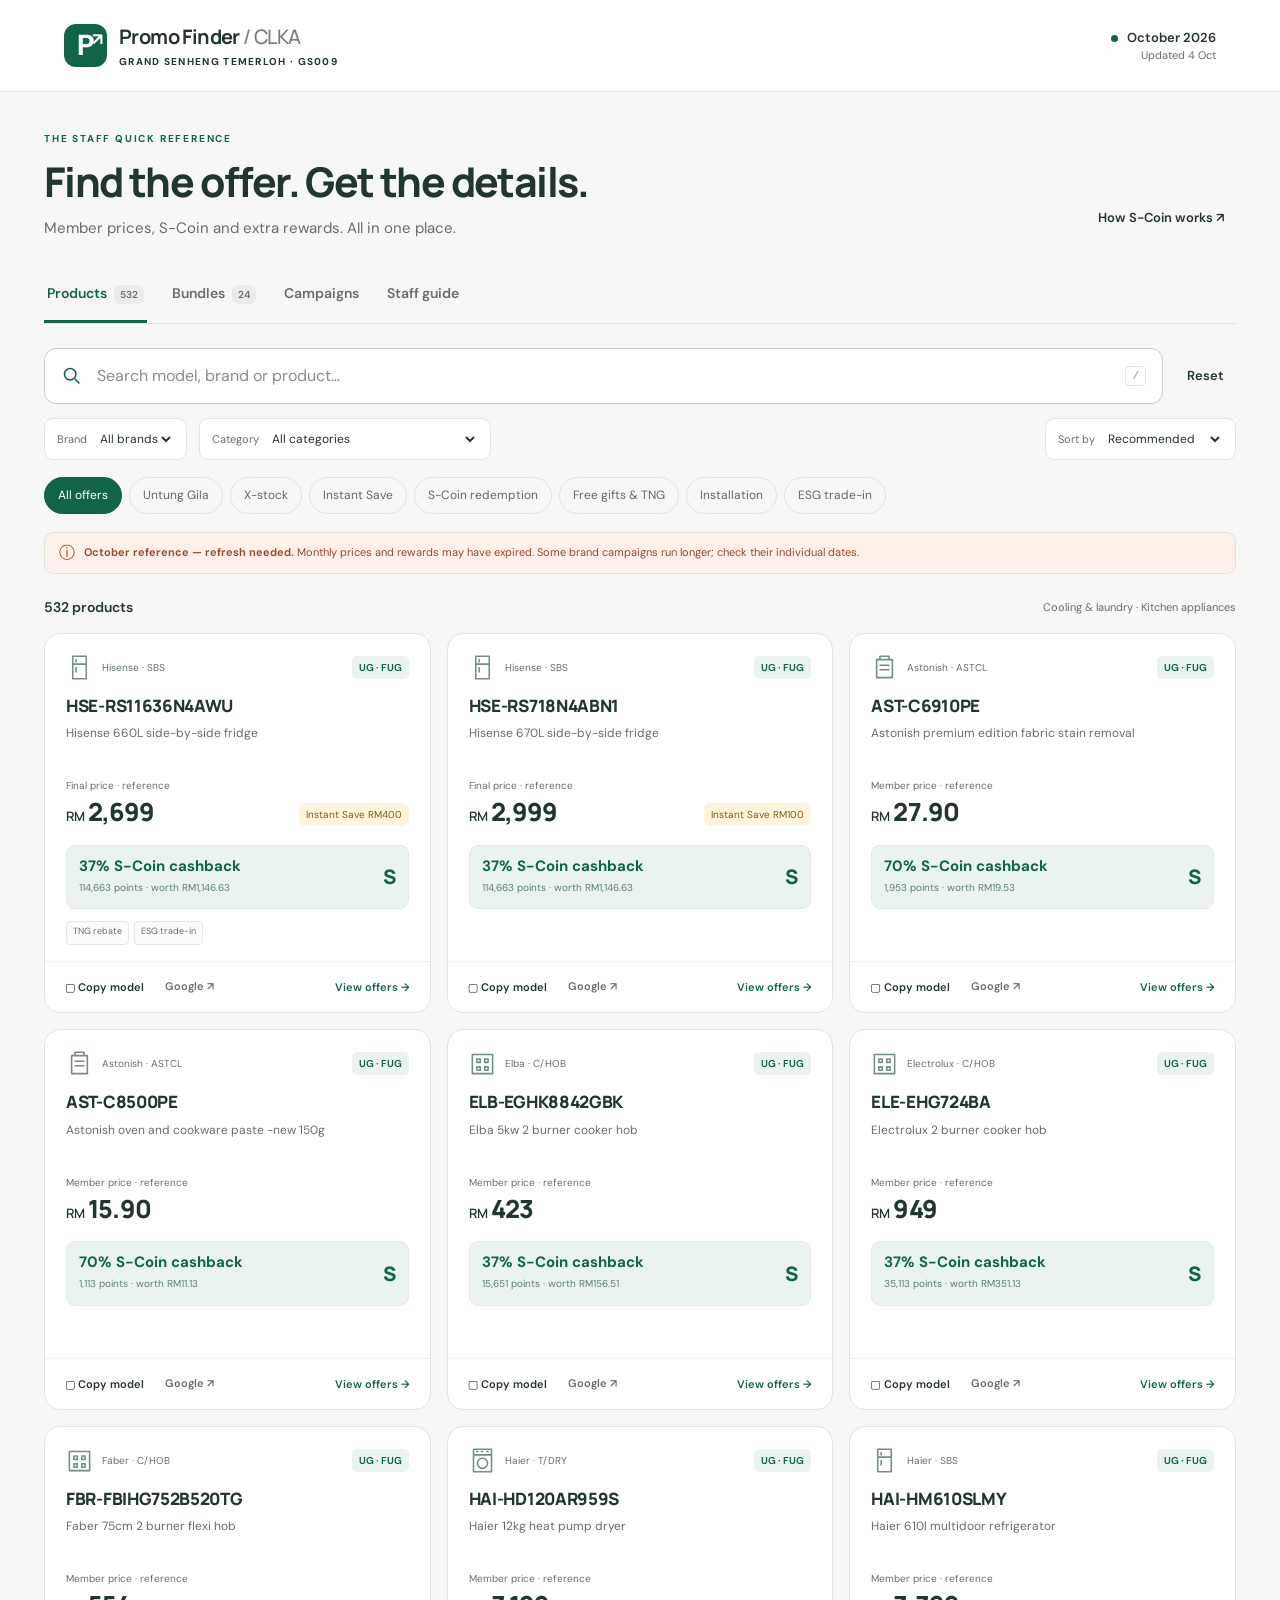
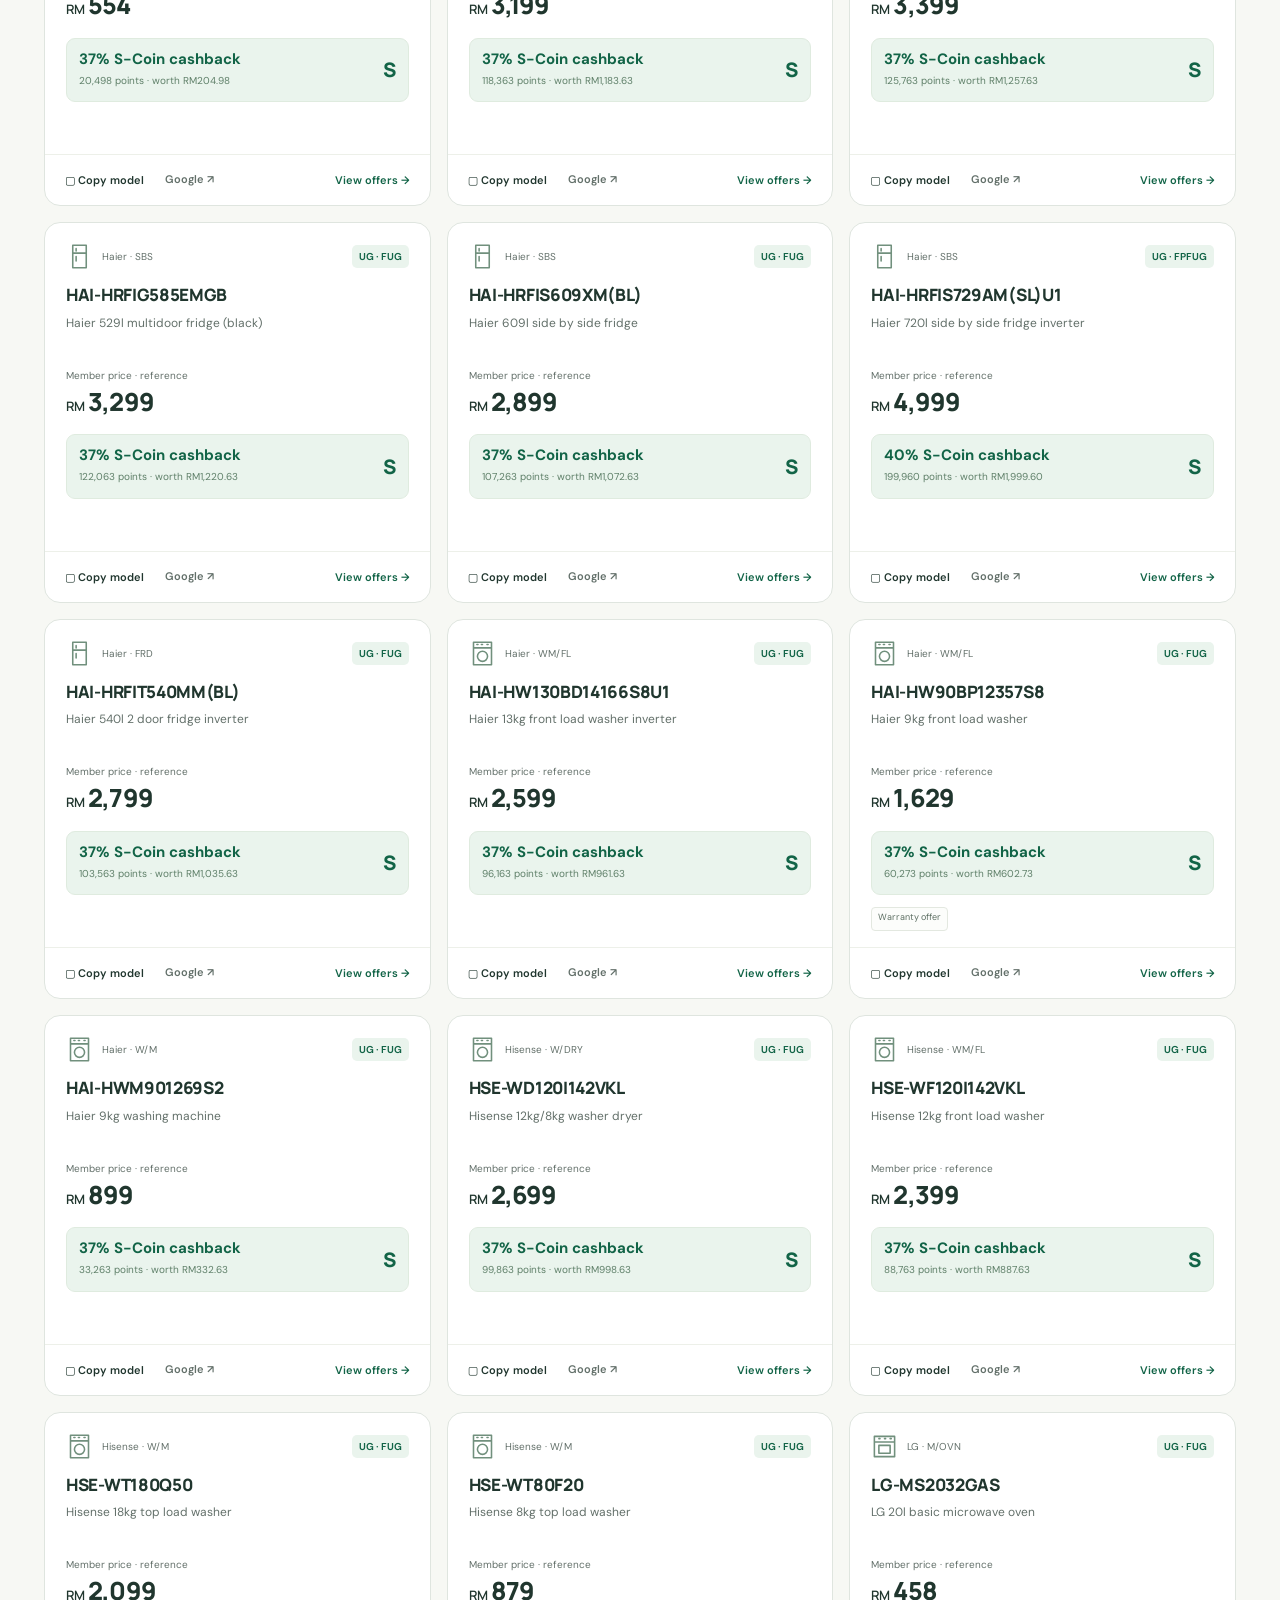
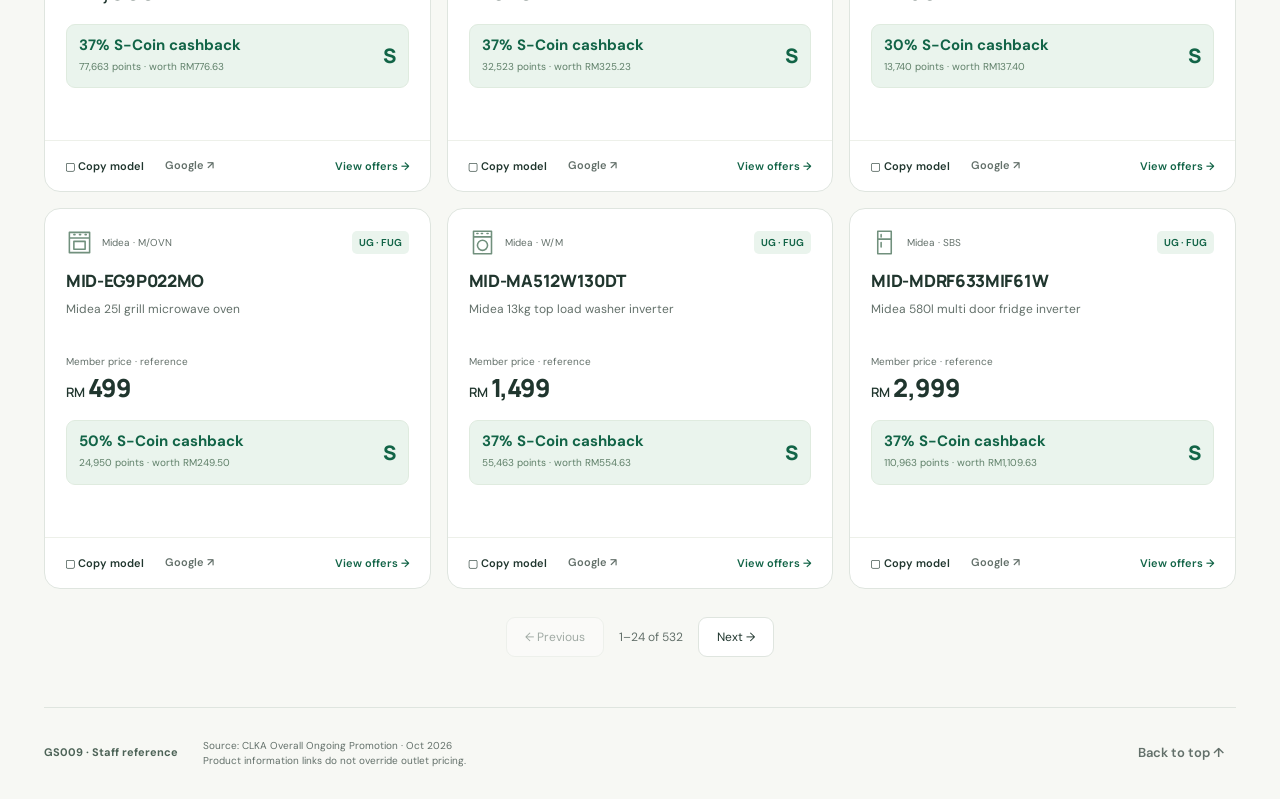
==== index.html @ bf284f93 "Add files via upload" ====
<!doctype html>
<html lang="en"><head><meta charset="UTF-8"><meta name="viewport" content="width=device-width,initial-scale=1"><meta name="theme-color" content="#126447"><meta name="description" content="Find CLKA promotions, S-Coin rewards, clearance offers and bundle codes. Grand Senheng Temerloh staff reference, October 2026."><meta name="robots" content="noindex,nofollow"><title>CLKA Promo Finder · GS009</title><link rel="stylesheet" href="style.css"><link rel="icon" href="data:image/svg+xml,%3Csvg xmlns='http://www.w3.org/2000/svg' viewBox='0 0 64 64'%3E%3Crect width='64' height='64' rx='16' fill='%23126447'/%3E%3Ctext x='32' y='43' font-family='Arial' font-size='38' font-weight='bold' text-anchor='middle' fill='white'%3EP%3C/text%3E%3C/svg%3E"><script defer src="app.js"></script></head>
<body><a href="#results" class="skip">Skip to results</a>
<header class="topbar"><div class="brandmark" aria-hidden="true">P<span>↗</span></div><div><strong>Promo Finder<span class="division"> / CLKA</span></strong><p>GRAND SENHENG TEMERLOH <span>· GS009</span></p></div><div class="edition"><span class="dot"></span> October 2026 <small>Updated 4 Oct</small></div></header>
<main><section class="intro"><div><div class="eyebrow">THE STAFF QUICK REFERENCE</div><h1>Find the offer.<br class="mobile-only"> Get the details.</h1><p>Member prices, S-Coin and extra rewards. All in one place.</p></div><button class="quiet" id="guideShortcut">How S-Coin works <span aria-hidden="true">↗</span></button></section>
<nav class="tabs" aria-label="Main sections"><button data-tab="products" class="selected" aria-current="page">Products <span id="total">—</span></button><button data-tab="bundles">Bundles <span id="bundleTotal">—</span></button><button data-tab="campaigns">Campaigns</button><button data-tab="guide">Staff guide</button></nav>
<section id="finder" class="finder"><div class="searchrow"><label class="searchbox"><svg viewBox="0 0 24 24" aria-hidden="true"><circle cx="10.5" cy="10.5" r="6.5"/><path d="m16 16 5 5"/></svg><span class="sr-only">Search models, brands, product names or promo codes</span><input id="search" type="search" placeholder="Search model, brand or product…" autocomplete="off"><kbd>/</kbd></label><button id="reset" class="quiet">Reset</button></div>
<div class="filters"><label>Brand<select id="brand"><option value="">All brands</option></select></label><label>Category<select id="category"><option value="">All categories</option></select></label><label>Sort by<select id="sort"><option value="recommended">Recommended</option><option value="priceLow">Price: low to high</option><option value="priceHigh">Price: high to low</option><option value="cashback">S-Coin: highest %</option><option value="brand">Brand A–Z</option></select></label></div>
<div class="chips" aria-label="Filter by offer"><button data-filter="all" class="active" aria-pressed="true">All offers</button><button data-filter="ug" aria-pressed="false">Untung Gila</button><button data-filter="clearance" aria-pressed="false">X-stock</button><button data-filter="instant" aria-pressed="false">Instant Save</button><button data-filter="redemption" aria-pressed="false">S-Coin redemption</button><button data-filter="gift" aria-pressed="false">Free gifts & TNG</button><button data-filter="installation" aria-pressed="false">Installation</button><button data-filter="tradein" aria-pressed="false">ESG trade-in</button></div></section>
<div class="notice" id="notice"><span aria-hidden="true">ⓘ</span><span><strong>Check the system before quoting.</strong> Prices and rewards may change. This is an October reference, not live stock or pricing.</span></div>
<div class="resultsbar"><h2 id="resultTitle">Loading promotions…</h2><span id="resultHint">Cooling & laundry · Kitchen appliances</span></div>
<section id="results" tabindex="-1" aria-label="Promotion results"><div class="loading">Getting the promo list ready…</div></section><div id="pagination"></div>
<footer><strong>GS009 · Staff reference</strong><span>Source: CLKA Overall Ongoing Promotion · Oct 2026<br>Product information links do not override outlet pricing.</span><button class="quiet" id="top">Back to top ↑</button></footer>
</main><dialog id="detail" aria-labelledby="detailTitle"><div class="dialogbar"><span>PRODUCT DETAILS</span><button class="close" aria-label="Close details">✕</button></div><div id="detailBody"></div></dialog><div id="toast" role="status" aria-live="polite"></div><noscript><p class="notice">Please enable JavaScript to search and view promotions.</p></noscript></body></html>
---- style.css ----
@import url('https://fonts.googleapis.com/css2?family=DM+Sans:wght@400;450;500;550;600;650;700&family=Manrope:wght@500;600;650;700;750;800&display=swap');
:root{--green:#126447;--deep:#153e31;--mint:#eaf4ed;--ink:#20362e;--muted:#63706a;--line:#dfe5df;--bg:#f7f8f4;--white:#fff;--amber:#8b560c;--amberbg:#fff4de;--blue:#305995;--bluebg:#eef3fb;--radius:16px}*{box-sizing:border-box}body{margin:0;background:var(--bg);font-family:'DM Sans',system-ui,sans-serif;color:var(--ink);font-size:15px;line-height:1.5}button,input,select{font:inherit}button,a,select{-webkit-tap-highlight-color:transparent}button{cursor:pointer}button,a,input,select,summary{outline-offset:4px}button:focus-visible,a:focus-visible,input:focus-visible,select:focus-visible,summary:focus-visible{outline:3px solid #21906b}button{color:inherit}a{color:var(--green);text-underline-offset:3px}button:disabled{opacity:.4;cursor:default}.topbar{display:flex;align-items:center;gap:12px;padding:22px max(5vw,24px);border-bottom:1px solid var(--line);background:#fff}.brandmark{height:43px;width:43px;background:var(--green);border-radius:12px;color:#fff;font-size:29px;font-weight:800;line-height:43px;text-align:center;position:relative}.brandmark span{font-size:17px;position:absolute;right:4px;top:-6px}.topbar strong{font-family:Manrope,system-ui;font-size:20px;letter-spacing:-.6px}.division{color:#738078;font-weight:500}.topbar p{margin:2px 0 0;font-size:10px;font-weight:700;letter-spacing:1.3px}.edition{margin-left:auto;font-size:13px;font-weight:600}.edition small{display:block;text-align:right;color:var(--muted);font-size:11px;font-weight:400}.dot{display:inline-block;width:7px;height:7px;border-radius:50%;background:var(--green);margin-right:6px}main{max-width:1376px;padding:0 44px;margin:auto}.intro{display:flex;justify-content:space-between;align-items:end;padding:39px 0 30px}.eyebrow{font-size:10px;font-weight:700;letter-spacing:1.8px;color:var(--green);margin-bottom:11px}h1{font:750 clamp(29px,3.2vw,42px)/1.18 Manrope,system-ui;margin:0;letter-spacing:-1.6px}.intro p{color:var(--muted);margin:12px 0 0}.quiet{border:0;background:transparent;font-size:13px;font-weight:600;padding:12px;border-radius:9px}.quiet:hover{background:#e9eee7}.tabs{display:flex;gap:22px;border-bottom:1px solid var(--line);overflow-x:auto}.tabs button{white-space:nowrap;background:none;border:0;padding:13px 3px 16px;border-bottom:3px solid transparent;color:var(--muted);font-weight:600;font-size:14px}.tabs button.selected{border-bottom-color:var(--green);color:var(--green)}.tabs span{background:#e9ede6;color:#637165;border-radius:6px;font-size:10px;padding:3px 6px;margin-left:4px}.finder{padding:24px 0 18px}.searchrow{display:flex;gap:12px}.searchbox{display:flex;align-items:center;gap:13px;background:white;border:1px solid #c4d2c6;border-radius:12px;padding:0 16px;flex:1;box-shadow:0 2px 3px #19342304}.searchbox:focus-within{border-color:var(--green);box-shadow:0 0 0 3px #12644715}.searchbox svg{height:21px;width:21px;fill:none;stroke:var(--green);stroke-width:1.8;flex-shrink:0}.searchbox input{width:100%;height:54px;border:0;background:none;outline:none;font-size:16px;color:var(--ink)}.searchbox input::placeholder{color:#839086}.searchbox kbd{font-size:11px;color:#8c948d;border:1px solid var(--line);padding:1px 6px;border-radius:4px}.filters{display:flex;gap:12px;margin:14px 0 17px}.filters label{display:flex;align-items:center;gap:9px;border:1px solid var(--line);border-radius:9px;background:white;padding:6px 12px;color:var(--muted);font-size:11px;white-space:nowrap}.filters select{border:0;background:none;color:var(--ink);font-size:12px;max-width:250px;min-height:28px}.filters label:last-child{margin-left:auto}.chips{display:flex;gap:7px;flex-wrap:wrap}.chips button{border:1px solid var(--line);border-radius:30px;background:transparent;padding:8px 13px;font-size:12px;color:#5e6b61;min-height:37px}.chips button.active{background:var(--green);color:white;border-color:var(--green)}.chips button:hover:not(.active){border-color:#91ad98;background:#eef3eb}.notice{display:flex;align-items:start;gap:9px;background:#eef1e8;border:1px solid #e0e6d7;border-radius:9px;padding:11px 14px;font-size:11px;color:#637057;margin:0 0 23px}.notice>span:first-child{font-size:16px;line-height:18px}.notice strong{font-weight:650}.resultsbar{display:flex;align-items:center;justify-content:space-between;margin:0 0 15px}.resultsbar h2{font-size:14px;margin:0;font-weight:600}.resultsbar>span{font-size:11px;color:var(--muted)}.grid{display:grid;grid-template-columns:repeat(3,minmax(0,1fr));gap:16px}.card{background:white;border:1px solid var(--line);border-radius:var(--radius);display:flex;flex-direction:column;overflow:hidden;transition:border-color .15s,box-shadow .15s}.card:hover{border-color:#afc5b4;box-shadow:0 6px 20px #243b2410}.card-main{padding:20px 21px 16px;flex:1}.cardhead{display:flex;justify-content:space-between;align-items:center;gap:8px;margin-bottom:14px}.categoryicon{display:flex;align-items:center;gap:9px;min-width:0}.categoryicon svg{width:27px;height:27px;stroke:#71907d;fill:none;stroke-width:1.4;flex-shrink:0}.categoryicon span{font-size:10px;color:var(--muted);white-space:nowrap;overflow:hidden;text-overflow:ellipsis}.badge{font-size:10px;font-weight:650;border-radius:5px;padding:4px 7px;background:#f0f3ef;color:#69756c;white-space:nowrap}.badge.ug{color:var(--green);background:var(--mint)}.badge.xstock{color:var(--amber);background:var(--amberbg)}.model{border:0;background:none;text-align:left;padding:0;font-family:Manrope,system-ui;font-weight:800;font-size:17px;letter-spacing:-.3px;line-height:1.35;overflow-wrap:anywhere}.model:hover{color:var(--green)}.subtitle{font-size:12px;color:var(--muted);margin:6px 0 18px;min-height:36px;line-height:1.5}.price-row{display:flex;justify-content:space-between;align-items:end;gap:8px}.micro{font-size:10px;color:var(--muted);display:block}.price{font-family:Manrope,system-ui;font-size:25px;font-weight:800;letter-spacing:-.8px;line-height:1.5}.price .rm{font-size:13px;letter-spacing:0;margin-right:3px;font-weight:600}.price.unknown{font:600 15px/2 Manrope,system-ui;letter-spacing:0}.instant{font-size:10px;color:var(--amber);background:var(--amberbg);border-radius:6px;padding:4px 7px;max-width:120px;text-align:center;margin-bottom:5px}.reward{background:var(--mint);border:1px solid #dfebdf;border-radius:9px;padding:11px 12px;margin-top:14px;display:flex;justify-content:space-between;align-items:center;gap:10px;min-height:59px}.reward strong{color:var(--green);font-size:15px;line-height:1.2;display:block}.reward small{color:#5e7f68;font-size:10px}.reward .coin{font-size:20px;font-family:Manrope;font-weight:800;color:var(--green)}.reward.unstated{background:#f7f8f5;border-color:#edf0e9}.reward.unstated strong{font-size:11px;font-weight:500;color:#7c857b}.perks{display:flex;gap:5px;flex-wrap:wrap;margin-top:12px;min-height:24px}.perk{font-size:9px;border:1px solid #e3e8e0;border-radius:4px;padding:3px 6px;color:#5d6f63;background:#fcfdfb}.card-actions{border-top:1px solid #edf0e9;display:flex;align-items:center;padding:7px 12px;gap:5px}.card-actions button,.card-actions a{padding:9px 8px;font-size:11px;font-weight:600;background:none;border:0;text-decoration:none;border-radius:7px;white-space:nowrap;min-height:36px}.card-actions a{color:var(--muted)}.card-actions .view{margin-left:auto;color:var(--green)}.card-actions button:hover,.card-actions a:hover{background:var(--mint)}.empty,.loading{padding:60px 20px;text-align:center;color:var(--muted);border:1px dashed var(--line);border-radius:16px}.empty h3{color:var(--ink)}#pagination{display:flex;justify-content:center;align-items:center;gap:15px;margin:28px 0}#pagination button{background:white;border:1px solid var(--line);padding:10px 18px;border-radius:9px;font-size:12px}#pagination span{font-size:12px;color:var(--muted)}footer{margin:50px 0 25px;padding-top:23px;border-top:1px solid var(--line);display:flex;align-items:center;gap:25px;font-size:10px;color:var(--muted)}footer strong{font-size:11px;color:#4d6357}footer button{margin-left:auto}.mobile-only{display:none}.sr-only{position:absolute;width:1px;height:1px;overflow:hidden;clip:rect(0,0,0,0)}.skip{position:absolute;top:-50px;background:white;padding:10px;z-index:100}.skip:focus{top:0}dialog{padding:0;border:1px solid var(--line);border-radius:20px;max-width:850px;width:calc(100% - 36px);max-height:90vh;color:var(--ink);box-shadow:0 25px 100px #10281e44}dialog::backdrop{background:#13251b66;backdrop-filter:blur(3px)}.dialogbar{position:sticky;top:0;z-index:2;display:flex;justify-content:space-between;align-items:center;padding:12px 23px;background:#fff;border-bottom:1px solid var(--line)}.dialogbar>span{font-size:10px;letter-spacing:1.5px;color:var(--muted)}.close{font-size:18px;border:0;background:#f1f4ef;border-radius:50%;width:36px;height:36px}#detailBody{padding:26px}.detailtitle{font:750 27px/1.25 Manrope;margin:12px 0 6px;overflow-wrap:anywhere;letter-spacing:-.7px}.detail-sub{color:var(--muted);margin:0 0 13px}.tools{display:flex;gap:7px;flex-wrap:wrap;margin:18px 0 22px}.btn{display:inline-flex;align-items:center;justify-content:center;border:1px solid var(--line);border-radius:8px;padding:9px 12px;font-size:12px;font-weight:600;text-decoration:none;background:#fff;color:var(--green);min-height:40px}.btn.primary{background:var(--green);color:white;border-color:var(--green)}.detail-price{display:grid;grid-template-columns:1fr 1fr;gap:13px}.panel{background:#f7f9f4;border:1px solid var(--line);border-radius:12px;padding:18px}.panel.green{background:var(--mint);border-color:#d5e5d7}.panel h3{font-size:12px;margin:0 0 12px}.panel dl{margin:0;font-size:12px}.panel dl>div{display:flex;justify-content:space-between;gap:8px;margin:7px 0}.panel dd{margin:0;font-weight:600}.panel .total{padding-top:10px;margin-top:10px;border-top:1px solid var(--line);font-size:17px}.panel .large{font-size:28px;font-weight:800;font-family:Manrope;color:var(--green)}.panel p{font-size:11px;color:var(--muted);margin:8px 0 0}.detail-section{margin-top:25px}.detail-section h3{font:700 16px Manrope;margin:0 0 12px}.offer{border:1px solid var(--line);border-radius:10px;padding:15px;margin:9px 0}.offer-head{display:flex;align-items:start;justify-content:space-between;gap:10px}.offer h4{font-size:13px;margin:0}.offer p{font-size:12px;color:var(--muted);margin:6px 0}.offer small{font-size:10px;color:var(--muted)}.code{display:flex;align-items:center;justify-content:space-between;gap:8px;background:#f2f5f0;border-radius:6px;padding:8px 10px;margin-top:8px;overflow-wrap:anywhere;font-family:ui-monospace,monospace;font-size:11px}.code button{border:0;background:white;padding:5px 8px;font:600 10px 'DM Sans',system-ui;border-radius:4px;flex-shrink:0}.warning{border-left:3px solid #d8b76d;background:#fff8e9;padding:9px 12px;font-size:11px;color:#805c27;margin:8px 0;border-radius:3px}.source-table{width:100%;border-collapse:collapse;font-size:10px}.source-table th,.source-table td{text-align:left;border-bottom:1px solid var(--line);padding:7px 5px;white-space:nowrap}.tablewrap{overflow:auto}details{border-top:1px solid var(--line);padding:13px 0;margin-top:15px}summary{cursor:pointer;font-size:12px;font-weight:600}details p{font-size:12px;color:var(--muted)}.campaign-grid{display:grid;grid-template-columns:repeat(3,minmax(0,1fr));gap:20px}.campaign-card{border:1px solid var(--line);border-radius:15px;background:white;overflow:hidden}.campaign-image{height:220px;background:#f0f2ec;display:flex;justify-content:center;padding:12px}.campaign-image img{width:100%;height:100%;object-fit:contain}.campaign-card .body{padding:18px}.campaign-card h3{font:700 17px/1.4 Manrope;margin:0 0 8px}.campaign-card p{font-size:12px;color:var(--muted)}.campaign-details{padding:15px 0}.campaign-details img{max-width:100%;height:auto;border:1px solid var(--line);margin-top:15px}.campaign-details li{font-size:12px;margin:8px 0}.bundle-items{list-style:none;padding:0;font-size:12px;margin:15px 0}.bundle-items li{padding:8px 0;border-bottom:1px solid #edf0e9;overflow-wrap:anywhere}.bundle-items small{display:block;color:var(--muted);font-size:10px;margin-top:2px}.guide{max-width:920px}.guide h2{font:750 27px Manrope;margin:10px 0}.guide-intro{font-size:14px;color:var(--muted);margin-bottom:25px}.guide-grid{display:grid;grid-template-columns:1fr 1fr;gap:16px}.guide-grid .panel h3{font-size:16px}.guide-grid .panel p{font-size:13px}.calc{display:grid;grid-template-columns:1fr 1fr;gap:10px}.calc label{font-size:11px;color:var(--muted)}.calc input{width:100%;padding:9px;margin-top:4px;border:1px solid var(--line);border-radius:7px;background:white}.calc-output{margin-top:14px;background:var(--mint);padding:15px;border-radius:10px;font-size:13px}.calc-output strong{font-size:18px;color:var(--green)}#toast{position:fixed;bottom:24px;left:50%;transform:translateX(-50%);background:var(--deep);color:white;font-size:12px;border-radius:10px;padding:11px 19px;opacity:0;pointer-events:none;transition:opacity .2s;z-index:999;width:max-content;max-width:90vw}#toast.show{opacity:1}.expired{color:#994828;background:#fff1e9}.saved-line{font-size:10px;color:var(--muted);margin-top:10px}.pillrow{display:flex;gap:6px;flex-wrap:wrap}.campaign-btn{border:0;background:none;text-decoration:underline;color:var(--green);font-size:11px;padding:5px 0}.inline-list{font-size:12px;color:var(--muted)}
@media(min-width:1400px){.topbar{padding-left:calc((100vw - 1288px)/2);padding-right:calc((100vw - 1288px)/2)}}
@media(max-width:1000px){main{padding:0 26px}.grid,.campaign-grid{grid-template-columns:repeat(2,minmax(0,1fr))}.filters label{padding:6px 9px}.filters select{max-width:190px}.intro{padding-top:28px}.filters label:last-child{margin-left:0}}
@media(max-width:640px){main{padding:0 16px}.topbar{padding:16px;gap:9px}.topbar strong{font-size:17px}.brandmark{width:36px;height:36px;line-height:36px;font-size:25px}.topbar p{font-size:8px;letter-spacing:.7px}.topbar p span{display:none}.edition{font-size:10px}.edition small{font-size:9px}.intro{padding:27px 0 22px;align-items:start}.intro .quiet{font-size:0;padding:4px}.intro .quiet span{font-size:21px}.eyebrow{font-size:9px;letter-spacing:1.3px}h1{font-size:30px;letter-spacing:-1px}.intro p{font-size:12px;max-width:280px}.mobile-only{display:block}.tabs{gap:18px}.tabs button{font-size:12px;padding-bottom:12px}.tabs span{font-size:9px}.finder{padding-top:18px}.searchbox{padding:0 11px;gap:8px}.searchbox input{font-size:14px;height:49px}.searchbox kbd{display:none}.searchrow{gap:3px}#reset{font-size:11px;padding:8px}.filters{display:grid;grid-template-columns:1fr 1fr;gap:8px}.filters label{display:block;font-size:9px;padding:5px 9px;min-width:0}.filters select{display:block;width:100%;max-width:100%;font-size:11px}.filters label:last-child{grid-column:1 / -1;display:flex;justify-content:space-between;padding:4px 9px}.filters label:last-child select{width:auto}.chips{flex-wrap:nowrap;overflow-x:auto;padding-bottom:7px}.chips button{flex-shrink:0;font-size:11px}.notice{font-size:10px;margin-bottom:18px}.resultsbar>span{display:none}.resultsbar h2{font-size:12px}.grid,.campaign-grid{grid-template-columns:1fr;gap:12px}.card-main{padding:18px}.subtitle{min-height:0;margin-bottom:13px}.cardhead{margin-bottom:12px}.model{font-size:18px}.perks{min-height:0}.card-actions{padding:6px 10px}.card-actions button,.card-actions a{font-size:12px;min-height:40px}.reward{min-height:55px}.reward strong{font-size:16px}.reward small{font-size:11px}.categoryicon span{font-size:11px}.badge{font-size:10px}footer{flex-wrap:wrap;gap:10px;margin-top:35px}footer span{flex-basis:100%;order:3}footer button{font-size:11px}dialog{width:calc(100% - 16px);max-height:94vh;border-radius:15px}#detailBody{padding:18px}.detailtitle{font-size:22px}.detail-price,.guide-grid{grid-template-columns:1fr}.source-table{font-size:10px}.campaign-image{height:230px}.guide h2{font-size:24px}.dialogbar{padding:10px 17px}.code{font-size:10px}.panel{padding:15px}}
[hidden]{display:none!important}
@media(prefers-reduced-motion:reduce){*{scroll-behavior:auto!important;transition:none!important}}
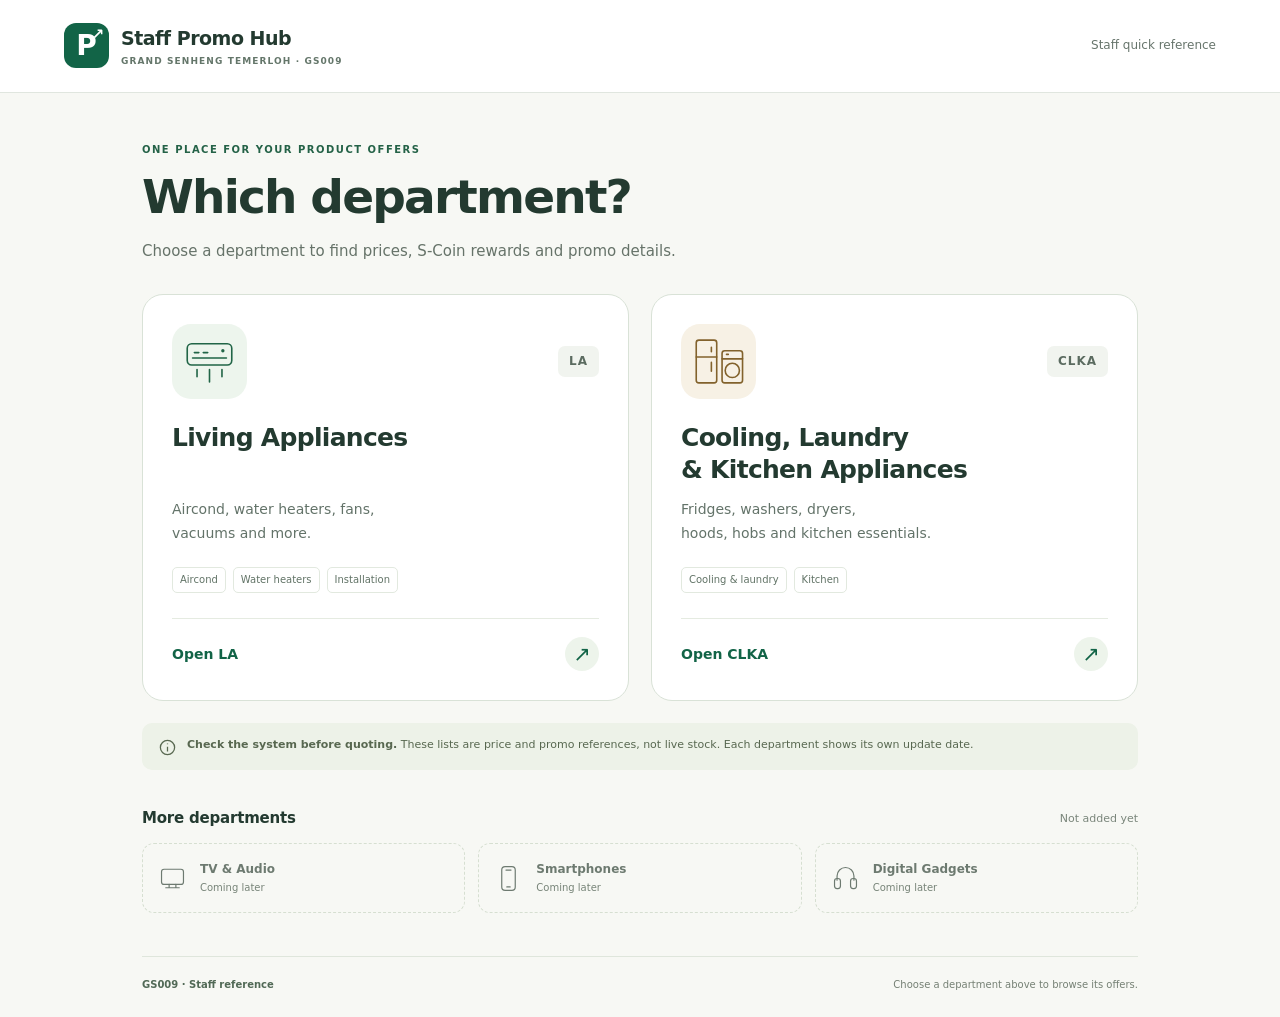
==== commit c9b026e2: "Add files via upload" ====
--- a/index.html
+++ b/index.html
@@ -1,14 +1,17 @@
 <!doctype html>
-<html lang="en"><head><meta charset="UTF-8"><meta name="viewport" content="width=device-width,initial-scale=1"><meta name="theme-color" content="#126447"><meta name="description" content="Find CLKA promotions, S-Coin rewards, clearance offers and bundle codes. Grand Senheng Temerloh staff reference, October 2026."><meta name="robots" content="noindex,nofollow"><title>CLKA Promo Finder · GS009</title><link rel="stylesheet" href="style.css"><link rel="icon" href="data:image/svg+xml,%3Csvg xmlns='http://www.w3.org/2000/svg' viewBox='0 0 64 64'%3E%3Crect width='64' height='64' rx='16' fill='%23126447'/%3E%3Ctext x='32' y='43' font-family='Arial' font-size='38' font-weight='bold' text-anchor='middle' fill='white'%3EP%3C/text%3E%3C/svg%3E"><script defer src="app.js"></script></head>
-<body><a href="#results" class="skip">Skip to results</a>
-<header class="topbar"><div class="brandmark" aria-hidden="true">P<span>↗</span></div><div><strong>Promo Finder<span class="division"> / CLKA</span></strong><p>GRAND SENHENG TEMERLOH <span>· GS009</span></p></div><div class="edition"><span class="dot"></span> October 2026 <small>Updated 4 Oct</small></div></header>
-<main><section class="intro"><div><div class="eyebrow">THE STAFF QUICK REFERENCE</div><h1>Find the offer.<br class="mobile-only"> Get the details.</h1><p>Member prices, S-Coin and extra rewards. All in one place.</p></div><button class="quiet" id="guideShortcut">How S-Coin works <span aria-hidden="true">↗</span></button></section>
-<nav class="tabs" aria-label="Main sections"><button data-tab="products" class="selected" aria-current="page">Products <span id="total">—</span></button><button data-tab="bundles">Bundles <span id="bundleTotal">—</span></button><button data-tab="campaigns">Campaigns</button><button data-tab="guide">Staff guide</button></nav>
-<section id="finder" class="finder"><div class="searchrow"><label class="searchbox"><svg viewBox="0 0 24 24" aria-hidden="true"><circle cx="10.5" cy="10.5" r="6.5"/><path d="m16 16 5 5"/></svg><span class="sr-only">Search models, brands, product names or promo codes</span><input id="search" type="search" placeholder="Search model, brand or product…" autocomplete="off"><kbd>/</kbd></label><button id="reset" class="quiet">Reset</button></div>
-<div class="filters"><label>Brand<select id="brand"><option value="">All brands</option></select></label><label>Category<select id="category"><option value="">All categories</option></select></label><label>Sort by<select id="sort"><option value="recommended">Recommended</option><option value="priceLow">Price: low to high</option><option value="priceHigh">Price: high to low</option><option value="cashback">S-Coin: highest %</option><option value="brand">Brand A–Z</option></select></label></div>
-<div class="chips" aria-label="Filter by offer"><button data-filter="all" class="active" aria-pressed="true">All offers</button><button data-filter="ug" aria-pressed="false">Untung Gila</button><button data-filter="clearance" aria-pressed="false">X-stock</button><button data-filter="instant" aria-pressed="false">Instant Save</button><button data-filter="redemption" aria-pressed="false">S-Coin redemption</button><button data-filter="gift" aria-pressed="false">Free gifts & TNG</button><button data-filter="installation" aria-pressed="false">Installation</button><button data-filter="tradein" aria-pressed="false">ESG trade-in</button></div></section>
-<div class="notice" id="notice"><span aria-hidden="true">ⓘ</span><span><strong>Check the system before quoting.</strong> Prices and rewards may change. This is an October reference, not live stock or pricing.</span></div>
-<div class="resultsbar"><h2 id="resultTitle">Loading promotions…</h2><span id="resultHint">Cooling & laundry · Kitchen appliances</span></div>
-<section id="results" tabindex="-1" aria-label="Promotion results"><div class="loading">Getting the promo list ready…</div></section><div id="pagination"></div>
-<footer><strong>GS009 · Staff reference</strong><span>Source: CLKA Overall Ongoing Promotion · Oct 2026<br>Product information links do not override outlet pricing.</span><button class="quiet" id="top">Back to top ↑</button></footer>
-</main><dialog id="detail" aria-labelledby="detailTitle"><div class="dialogbar"><span>PRODUCT DETAILS</span><button class="close" aria-label="Close details">✕</button></div><div id="detailBody"></div></dialog><div id="toast" role="status" aria-live="polite"></div><noscript><p class="notice">Please enable JavaScript to search and view promotions.</p></noscript></body></html>
+<html lang="en">
+<head>
+<meta charset="utf-8"><meta name="viewport" content="width=device-width,initial-scale=1"><meta name="theme-color" content="#126447"><meta name="description" content="Grand Senheng Temerloh staff promo hub. Choose a department to find product prices, S-Coin rewards and current offers."><meta name="robots" content="noindex,nofollow">
+<title>Staff Promo Hub · GS009</title><link rel="stylesheet" href="portal.css">
+<link rel="icon" href="data:image/svg+xml,%3Csvg xmlns='http://www.w3.org/2000/svg' viewBox='0 0 64 64'%3E%3Crect width='64' height='64' rx='16' fill='%23126447'/%3E%3Ctext x='32' y='43' font-family='Arial' font-size='36' font-weight='bold' text-anchor='middle' fill='white'%3EP%3C/text%3E%3C/svg%3E">
+</head>
+<body class="hub-page"><a class="hub-skip" href="#departments">Skip to departments</a>
+<header class="hub-header"><a class="hub-brand" href="index.html" aria-label="Staff Promo Hub home"><span class="hub-mark" aria-hidden="true">P<span>↗</span></span><span><strong>Staff Promo Hub</strong><small>GRAND SENHENG TEMERLOH · GS009</small></span></a><span class="hub-reference">Staff quick reference</span></header>
+<main class="hub-main"><section class="hub-intro"><div class="hub-eyebrow">ONE PLACE FOR YOUR PRODUCT OFFERS</div><h1>Which department?</h1><p>Choose a department to find prices, S-Coin rewards and promo details.</p></section>
+<section id="departments" class="department-grid" aria-label="Available departments">
+<a class="department-card la-card" href="la.html"><div class="department-card-top"><span class="department-icon" aria-hidden="true"><svg viewBox="0 0 64 64"><rect x="7" y="12" width="50" height="24" rx="5"/><path d="M13 28h38M15 22h5m5 0h5M18 41v8m14-8v14m14-14v8"/><circle cx="47" cy="20" r="1"/></svg></span><span class="department-code">LA</span></div><h2>Living Appliances</h2><p>Aircond, water heaters, fans,<br class="wide-only"> vacuums and more.</p><div class="department-tags" aria-hidden="true"><span>Aircond</span><span>Water heaters</span><span>Installation</span></div><span class="department-open">Open LA <span aria-hidden="true">↗</span></span></a>
+<a class="department-card clka-card" href="clka.html"><div class="department-card-top"><span class="department-icon" aria-hidden="true"><svg viewBox="0 0 64 64"><rect x="7" y="8" width="23" height="48" rx="3"/><path d="M7 27h23M24 16v5m0 12v10"/><rect x="36" y="20" width="23" height="36" rx="3"/><path d="M36 29h23m-18-5h2"/><circle cx="47.5" cy="42" r="8"/></svg></span><span class="department-code">CLKA</span></div><h2>Cooling, Laundry<br>& Kitchen Appliances</h2><p>Fridges, washers, dryers,<br class="wide-only"> hoods, hobs and kitchen essentials.</p><div class="department-tags" aria-hidden="true"><span>Cooling & laundry</span><span>Kitchen</span></div><span class="department-open">Open CLKA <span aria-hidden="true">↗</span></span></a>
+</section>
+<aside class="hub-note"><svg aria-hidden="true" viewBox="0 0 24 24"><circle cx="12" cy="12" r="9"/><path d="M12 11v6m0-10v1"/></svg><p><strong>Check the system before quoting.</strong> These lists are price and promo references, not live stock. Each department shows its own update date.</p></aside>
+<section class="future-section" aria-labelledby="future-title"><div class="future-heading"><h2 id="future-title">More departments</h2><span>Not added yet</span></div><div class="future-grid"><div class="future-card"><svg aria-hidden="true" viewBox="0 0 32 32"><rect x="3" y="5" width="26" height="18" rx="3"/><path d="M12 23v4m8-4v4M8 27h16"/></svg><span>TV & Audio</span><small>Coming later</small></div><div class="future-card"><svg aria-hidden="true" viewBox="0 0 32 32"><rect x="8" y="2" width="16" height="28" rx="4"/><path d="M13 6h6m-5 20h4"/></svg><span>Smartphones</span><small>Coming later</small></div><div class="future-card"><svg aria-hidden="true" viewBox="0 0 32 32"><path d="M6 18v-5a10 10 0 0 1 20 0v5"/><rect x="3" y="16" width="7" height="12" rx="3"/><rect x="22" y="16" width="7" height="12" rx="3"/></svg><span>Digital Gadgets</span><small>Coming later</small></div></div></section>
+<footer class="hub-footer"><strong>GS009 · Staff reference</strong><span>Choose a department above to browse its offers.</span></footer></main></body></html>
--- a/portal.css
+++ b/portal.css
@@ -0,0 +1,7 @@
+/* Shared department navigation. Does not change the department finder styles. */
+.department-switch{box-sizing:border-box;display:flex;align-items:center;justify-content:space-between;gap:16px;padding:10px max(5vw,24px);background:#eef4ee;border-bottom:1px solid #d7e4d9;font:600 13px/1.4 system-ui,sans-serif;color:#174d38}.department-switch a{display:inline-flex;align-items:center;min-height:40px;padding:8px 12px;color:inherit;text-decoration:none;border-radius:8px;box-sizing:border-box}.department-switch>div{display:flex;gap:5px}.department-switch a[aria-current=page]{background:#fff;box-shadow:0 1px 3px #153e311a;text-decoration:underline;text-underline-offset:5px}.department-switch a:hover{background:#dfece1}.department-switch a:focus-visible{outline:3px solid #126447;outline-offset:3px}.department-home{font-weight:750}
+/* Homepage */
+.hub-page{margin:0;background:#f7f8f4;color:#233a30;font:15px/1.6 system-ui,-apple-system,BlinkMacSystemFont,"Segoe UI",sans-serif;-webkit-font-smoothing:antialiased}.hub-page *{box-sizing:border-box}.hub-page a{-webkit-tap-highlight-color:transparent}.hub-page a:focus-visible{outline:3px solid #146447;outline-offset:5px}.hub-header{padding:23px max(5vw,24px);background:#fff;border-bottom:1px solid #e0e6df;display:flex;align-items:center;justify-content:space-between;gap:20px}.hub-brand{display:flex;gap:12px;align-items:center;text-decoration:none;color:inherit}.hub-mark{display:grid;place-content:center;position:relative;width:45px;height:45px;border-radius:12px;background:#126447;color:#fff;font-size:28px;font-weight:800;line-height:1}.hub-mark>span{position:absolute;right:5px;top:4px;font-size:15px}.hub-brand strong{display:block;font-size:19px;letter-spacing:-.5px}.hub-brand small{display:block;font-size:9px;letter-spacing:1.1px;color:#64766a;font-weight:650;margin-top:1px}.hub-reference{font-size:12px;color:#67756c}.hub-main{max-width:1060px;margin:auto;padding:0 32px}.hub-intro{padding:49px 0 31px}.hub-eyebrow{font-size:10px;letter-spacing:1.5px;font-weight:750;color:#246247;margin-bottom:12px}.hub-intro h1{font-size:clamp(32px,4.7vw,47px);line-height:1.15;letter-spacing:-1.8px;margin:0;font-weight:750}.hub-intro p{font-size:15px;color:#667369;margin:15px 0 0}.department-grid{display:grid;grid-template-columns:1fr 1fr;gap:22px}.department-card{display:flex;flex-direction:column;background:#fff;border:1px solid #d9e2d7;border-radius:21px;padding:29px;text-decoration:none;color:inherit;transition:box-shadow .18s,border-color .18s,transform .18s}.department-card:hover{border-color:#749d80;box-shadow:0 12px 35px #254e3512;transform:translateY(-3px)}.department-card-top{display:flex;align-items:center;justify-content:space-between;margin-bottom:23px}.department-icon{width:75px;height:75px;background:#edf5ed;display:grid;place-content:center;border-radius:19px;color:#216547}.department-icon svg{width:57px;height:57px;fill:none;stroke:currentColor;stroke-width:1.8;stroke-linecap:round;stroke-linejoin:round}.clka-card .department-icon{background:#f7f1e5;color:#82622c}.department-code{color:#5b6b60;background:#f1f4ef;font-size:12px;font-weight:750;letter-spacing:1px;padding:6px 11px;border-radius:7px}.department-card h2{font-size:25px;line-height:1.28;letter-spacing:-.7px;margin:0 0 12px;font-weight:750;min-height:64px}.department-card p{font-size:14px;color:#637369;line-height:1.7;margin:0 0 22px}.department-tags{display:flex;gap:7px;flex-wrap:wrap;margin-top:auto;margin-bottom:25px}.department-tags span{font-size:10px;color:#617366;border:1px solid #e2e9df;border-radius:5px;padding:4px 7px}.department-open{display:flex;align-items:center;justify-content:space-between;border-top:1px solid #e5ebe1;padding-top:18px;font-size:14px;font-weight:750;color:#126447}.department-open>span{display:grid;place-content:center;width:34px;height:34px;border-radius:50%;background:#edf4eb;font-size:21px;font-weight:400}.hub-note{display:flex;align-items:flex-start;gap:10px;margin:22px 0 36px;background:#edf2e8;border-radius:10px;padding:13px 16px;color:#586850}.hub-note svg{width:19px;height:19px;flex-shrink:0;fill:none;stroke:currentColor;stroke-width:1.6;margin-top:2px}.hub-note p{font-size:11px;line-height:1.7;margin:0}.hub-note strong{font-weight:700}.future-heading{display:flex;align-items:center;justify-content:space-between;gap:15px;margin-bottom:13px}.future-heading h2{font-size:15px;letter-spacing:-.2px;margin:0}.future-heading>span{font-size:11px;color:#7a867b}.future-grid{display:grid;grid-template-columns:repeat(3,1fr);gap:13px}.future-card{border:1px dashed #d6dfd1;border-radius:12px;padding:16px;display:grid;grid-template-columns:31px 1fr;column-gap:10px;align-items:center;color:#6d7a70;background:#f7f8f4}.future-card svg{width:27px;height:27px;fill:none;stroke:currentColor;stroke-width:1.4;stroke-linecap:round;stroke-linejoin:round;grid-row:1/3}.future-card>span{font-size:12px;font-weight:650}.future-card small{font-size:10px;color:#778478}.hub-footer{display:flex;justify-content:space-between;gap:15px;margin:43px 0 24px;padding-top:20px;border-top:1px solid #dfe6dc;font-size:10px;color:#758074}.hub-footer strong{color:#516956;font-weight:650}.hub-skip{position:absolute;top:-100px;left:12px;padding:12px;background:#fff;color:#126447;z-index:10}.hub-skip:focus{top:10px}
+@media(max-width:700px){.hub-header{padding:18px 20px}.hub-reference{display:none}.hub-main{padding:0 20px}.hub-intro{padding:34px 0 25px}.hub-intro p{font-size:13px;max-width:330px}.department-grid{gap:15px}.department-card{padding:21px}.department-card h2{font-size:21px}.department-tags{gap:4px}.future-grid{gap:9px}.future-card{padding:13px 10px;grid-template-columns:1fr}.future-card svg{margin-bottom:8px;grid-row:auto}.future-card>span{font-size:11px}.hub-footer{flex-direction:column;gap:4px}.department-switch{padding:8px 14px}}
+@media(max-width:520px){.department-grid{grid-template-columns:1fr}.department-card{padding:23px;border-radius:17px}.department-card-top{margin-bottom:15px}.department-icon{width:61px;height:61px;border-radius:15px}.department-icon svg{width:47px;height:47px}.department-card h2{min-height:0;font-size:23px}.department-card p{margin-bottom:16px;font-size:13px}.department-tags{margin-bottom:18px;gap:6px}.department-open{padding-top:13px}.hub-note{margin-bottom:28px}.hub-brand strong{font-size:17px}.hub-brand small{font-size:8px;letter-spacing:.65px}.hub-eyebrow{font-size:9px;letter-spacing:1.2px}.wide-only{display:none}.hub-header{padding:16px 20px}.future-heading h2{font-size:14px}.hub-main{padding:0 17px}.hub-intro h1{letter-spacing:-1.1px}.department-switch{font-size:12px}.department-switch a{padding:7px 10px}}
+@media(prefers-reduced-motion:reduce){.department-card{transition:none}.department-card:hover{transform:none}}
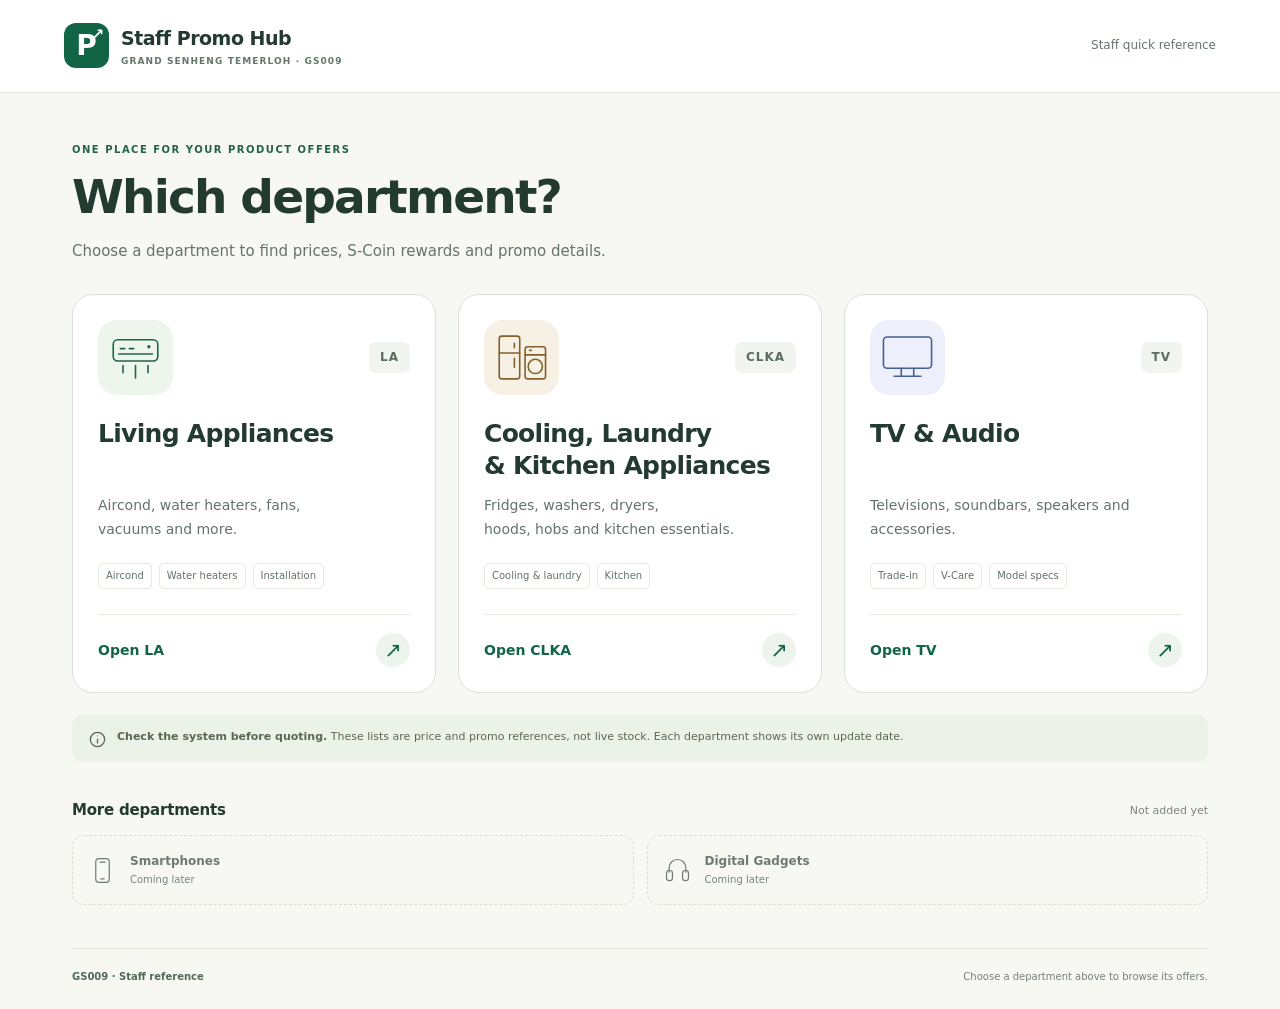
==== commit b53608f5: "Add separate TV department with researched models and October promotions" ====
--- a/index.html
+++ b/index.html
@@ -11,7 +11,7 @@
 <section id="departments" class="department-grid" aria-label="Available departments">
 <a class="department-card la-card" href="la.html"><div class="department-card-top"><span class="department-icon" aria-hidden="true"><svg viewBox="0 0 64 64"><rect x="7" y="12" width="50" height="24" rx="5"/><path d="M13 28h38M15 22h5m5 0h5M18 41v8m14-8v14m14-14v8"/><circle cx="47" cy="20" r="1"/></svg></span><span class="department-code">LA</span></div><h2>Living Appliances</h2><p>Aircond, water heaters, fans,<br class="wide-only"> vacuums and more.</p><div class="department-tags" aria-hidden="true"><span>Aircond</span><span>Water heaters</span><span>Installation</span></div><span class="department-open">Open LA <span aria-hidden="true">↗</span></span></a>
 <a class="department-card clka-card" href="clka.html"><div class="department-card-top"><span class="department-icon" aria-hidden="true"><svg viewBox="0 0 64 64"><rect x="7" y="8" width="23" height="48" rx="3"/><path d="M7 27h23M24 16v5m0 12v10"/><rect x="36" y="20" width="23" height="36" rx="3"/><path d="M36 29h23m-18-5h2"/><circle cx="47.5" cy="42" r="8"/></svg></span><span class="department-code">CLKA</span></div><h2>Cooling, Laundry<br>& Kitchen Appliances</h2><p>Fridges, washers, dryers,<br class="wide-only"> hoods, hobs and kitchen essentials.</p><div class="department-tags" aria-hidden="true"><span>Cooling & laundry</span><span>Kitchen</span></div><span class="department-open">Open CLKA <span aria-hidden="true">↗</span></span></a>
-</section>
+<a class="department-card tv-card" href="tv.html"><div class="department-card-top"><span class="department-icon" aria-hidden="true"><svg viewBox="0 0 64 64"><rect x="5" y="9" width="54" height="35" rx="4"/><path d="M25 44v9m14-9v9M17 53h30"/></svg></span><span class="department-code">TV</span></div><h2>TV & Audio</h2><p>Televisions, soundbars, speakers and accessories.</p><div class="department-tags" aria-hidden="true"><span>Trade-in</span><span>V-Care</span><span>Model specs</span></div><span class="department-open">Open TV <span aria-hidden="true">↗</span></span></a></section>
 <aside class="hub-note"><svg aria-hidden="true" viewBox="0 0 24 24"><circle cx="12" cy="12" r="9"/><path d="M12 11v6m0-10v1"/></svg><p><strong>Check the system before quoting.</strong> These lists are price and promo references, not live stock. Each department shows its own update date.</p></aside>
-<section class="future-section" aria-labelledby="future-title"><div class="future-heading"><h2 id="future-title">More departments</h2><span>Not added yet</span></div><div class="future-grid"><div class="future-card"><svg aria-hidden="true" viewBox="0 0 32 32"><rect x="3" y="5" width="26" height="18" rx="3"/><path d="M12 23v4m8-4v4M8 27h16"/></svg><span>TV & Audio</span><small>Coming later</small></div><div class="future-card"><svg aria-hidden="true" viewBox="0 0 32 32"><rect x="8" y="2" width="16" height="28" rx="4"/><path d="M13 6h6m-5 20h4"/></svg><span>Smartphones</span><small>Coming later</small></div><div class="future-card"><svg aria-hidden="true" viewBox="0 0 32 32"><path d="M6 18v-5a10 10 0 0 1 20 0v5"/><rect x="3" y="16" width="7" height="12" rx="3"/><rect x="22" y="16" width="7" height="12" rx="3"/></svg><span>Digital Gadgets</span><small>Coming later</small></div></div></section>
+<section class="future-section" aria-labelledby="future-title"><div class="future-heading"><h2 id="future-title">More departments</h2><span>Not added yet</span></div><div class="future-grid"><div class="future-card"><svg aria-hidden="true" viewBox="0 0 32 32"><rect x="8" y="2" width="16" height="28" rx="4"/><path d="M13 6h6m-5 20h4"/></svg><span>Smartphones</span><small>Coming later</small></div><div class="future-card"><svg aria-hidden="true" viewBox="0 0 32 32"><path d="M6 18v-5a10 10 0 0 1 20 0v5"/><rect x="3" y="16" width="7" height="12" rx="3"/><rect x="22" y="16" width="7" height="12" rx="3"/></svg><span>Digital Gadgets</span><small>Coming later</small></div></div></section>
 <footer class="hub-footer"><strong>GS009 · Staff reference</strong><span>Choose a department above to browse its offers.</span></footer></main></body></html>
--- a/portal.css
+++ b/portal.css
@@ -5,3 +5,5 @@
 @media(max-width:700px){.hub-header{padding:18px 20px}.hub-reference{display:none}.hub-main{padding:0 20px}.hub-intro{padding:34px 0 25px}.hub-intro p{font-size:13px;max-width:330px}.department-grid{gap:15px}.department-card{padding:21px}.department-card h2{font-size:21px}.department-tags{gap:4px}.future-grid{gap:9px}.future-card{padding:13px 10px;grid-template-columns:1fr}.future-card svg{margin-bottom:8px;grid-row:auto}.future-card>span{font-size:11px}.hub-footer{flex-direction:column;gap:4px}.department-switch{padding:8px 14px}}
 @media(max-width:520px){.department-grid{grid-template-columns:1fr}.department-card{padding:23px;border-radius:17px}.department-card-top{margin-bottom:15px}.department-icon{width:61px;height:61px;border-radius:15px}.department-icon svg{width:47px;height:47px}.department-card h2{min-height:0;font-size:23px}.department-card p{margin-bottom:16px;font-size:13px}.department-tags{margin-bottom:18px;gap:6px}.department-open{padding-top:13px}.hub-note{margin-bottom:28px}.hub-brand strong{font-size:17px}.hub-brand small{font-size:8px;letter-spacing:.65px}.hub-eyebrow{font-size:9px;letter-spacing:1.2px}.wide-only{display:none}.hub-header{padding:16px 20px}.future-heading h2{font-size:14px}.hub-main{padding:0 17px}.hub-intro h1{letter-spacing:-1.1px}.department-switch{font-size:12px}.department-switch a{padding:7px 10px}}
 @media(prefers-reduced-motion:reduce){.department-card{transition:none}.department-card:hover{transform:none}}
+
+@media(min-width:901px){.department-grid{grid-template-columns:repeat(3,minmax(0,1fr))}.hub-main{max-width:1200px}.department-card{padding:25px}}.tv-card .department-icon{background:#edf0fb;color:#465f96}.future-grid{grid-template-columns:repeat(2,1fr)}
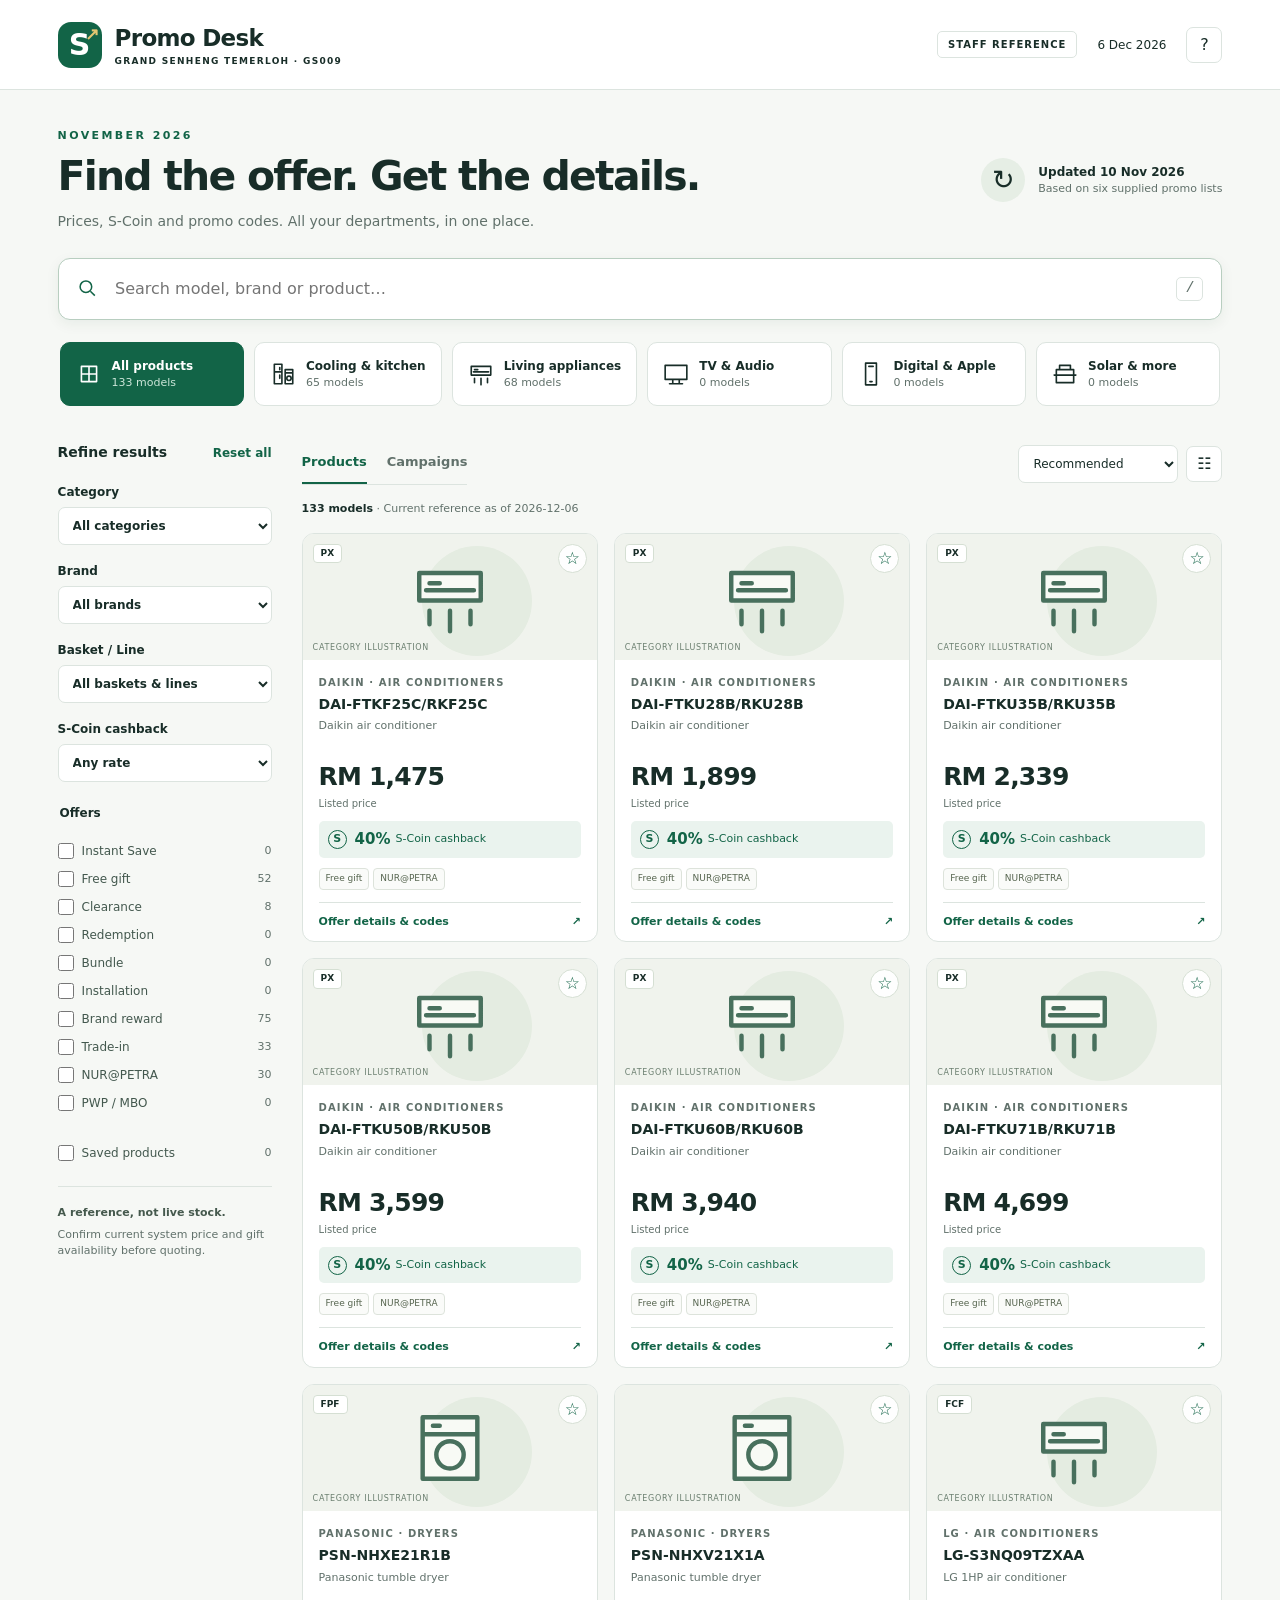
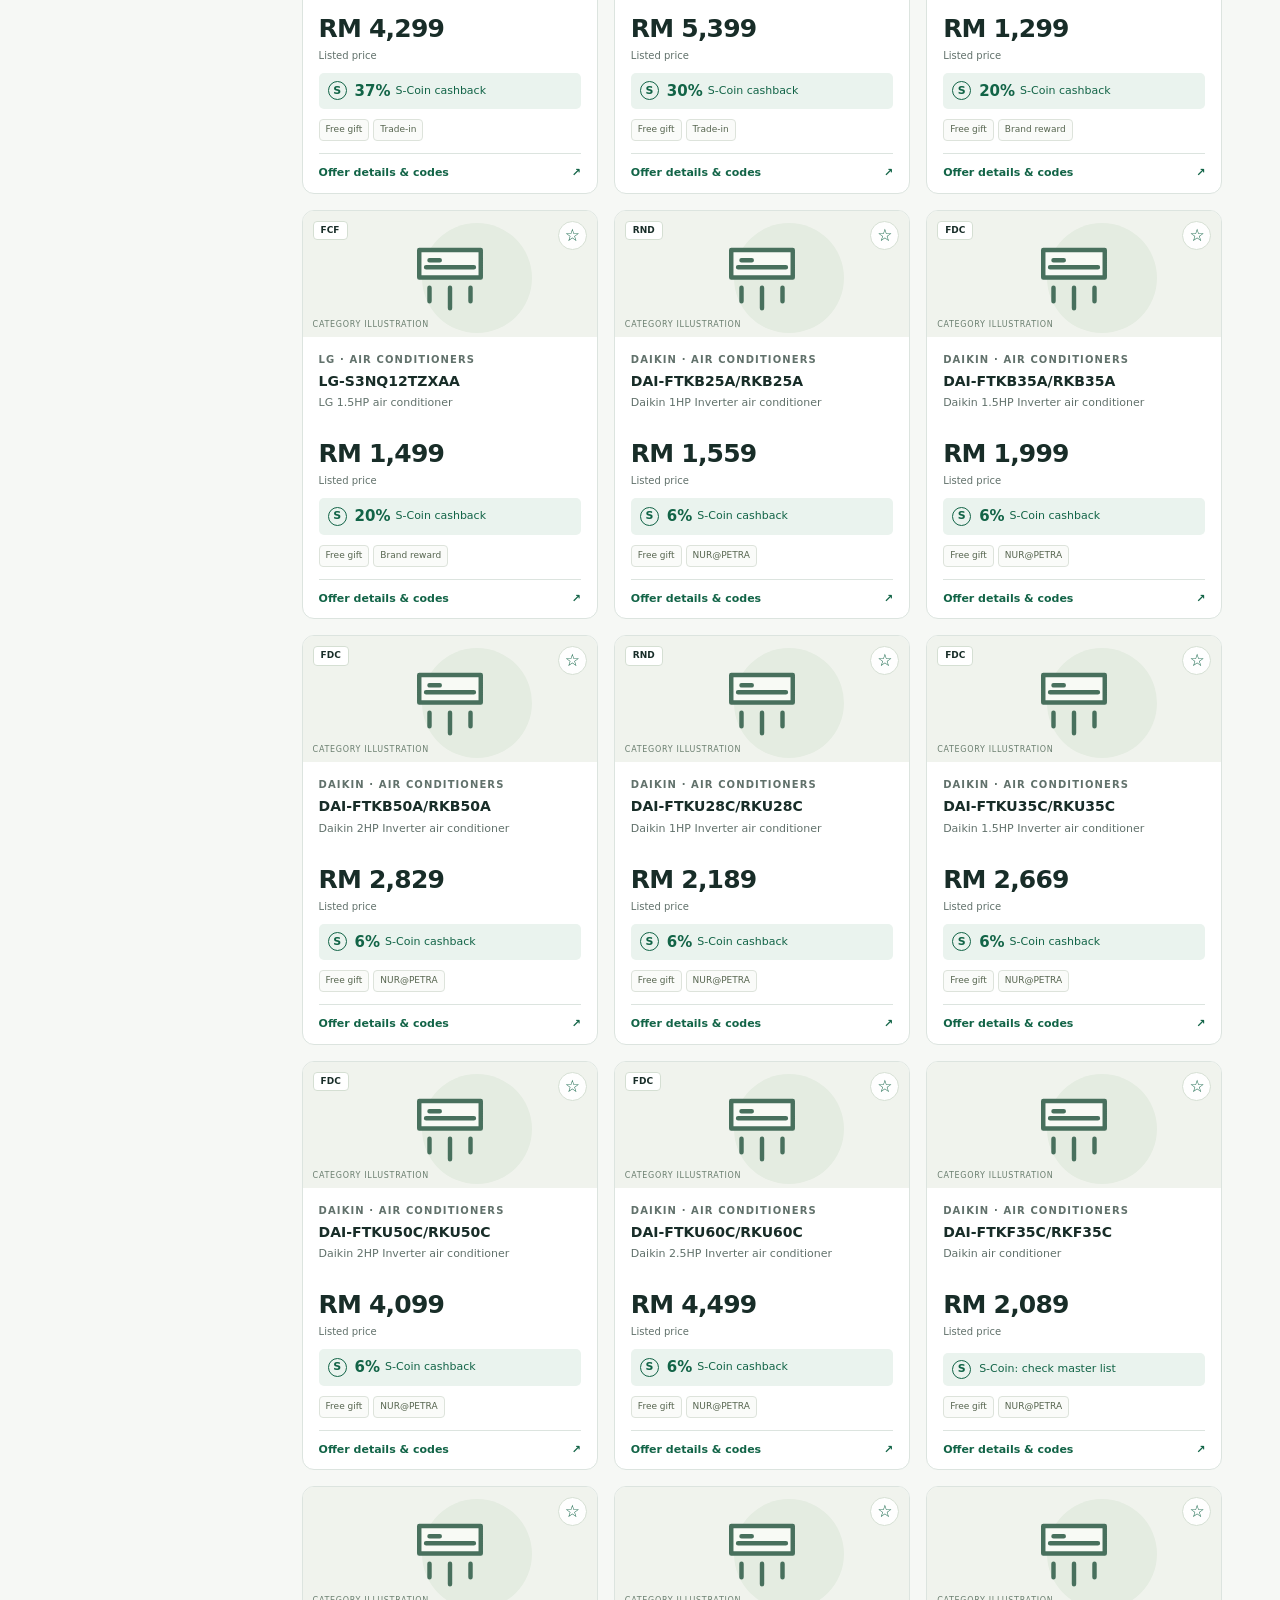
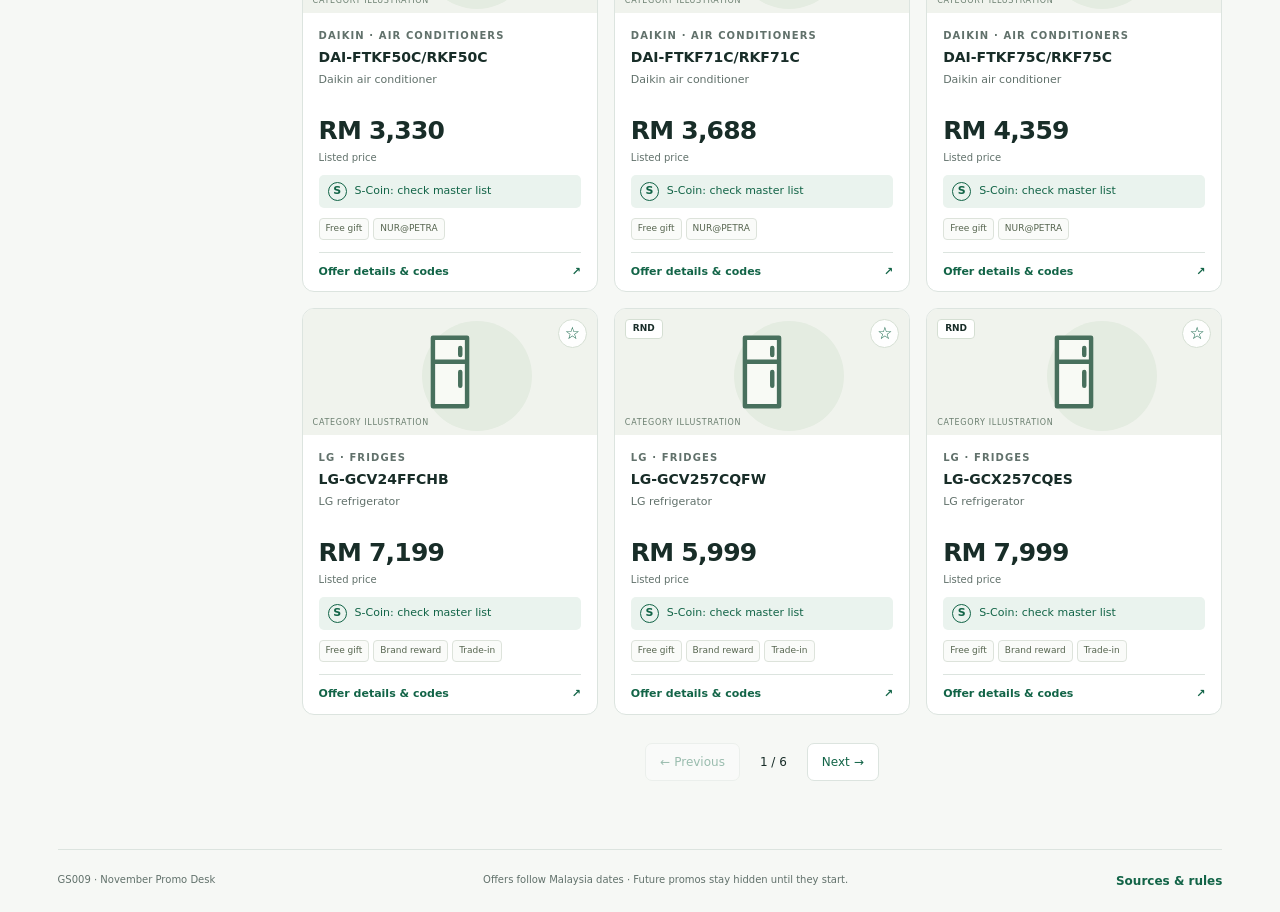
==== commit 3a6ef271: "Publish November staff catalogue with unified search and dated promotion rules" ====
--- a/index.html
+++ b/index.html
@@ -1,17 +1,11 @@
 <!doctype html>
-<html lang="en">
-<head>
-<meta charset="utf-8"><meta name="viewport" content="width=device-width,initial-scale=1"><meta name="theme-color" content="#126447"><meta name="description" content="Grand Senheng Temerloh staff promo hub. Choose a department to find product prices, S-Coin rewards and current offers."><meta name="robots" content="noindex,nofollow">
-<title>Staff Promo Hub · GS009</title><link rel="stylesheet" href="portal.css">
-<link rel="icon" href="data:image/svg+xml,%3Csvg xmlns='http://www.w3.org/2000/svg' viewBox='0 0 64 64'%3E%3Crect width='64' height='64' rx='16' fill='%23126447'/%3E%3Ctext x='32' y='43' font-family='Arial' font-size='36' font-weight='bold' text-anchor='middle' fill='white'%3EP%3C/text%3E%3C/svg%3E">
-</head>
-<body class="hub-page"><a class="hub-skip" href="#departments">Skip to departments</a>
-<header class="hub-header"><a class="hub-brand" href="index.html" aria-label="Staff Promo Hub home"><span class="hub-mark" aria-hidden="true">P<span>↗</span></span><span><strong>Staff Promo Hub</strong><small>GRAND SENHENG TEMERLOH · GS009</small></span></a><span class="hub-reference">Staff quick reference</span></header>
-<main class="hub-main"><section class="hub-intro"><div class="hub-eyebrow">ONE PLACE FOR YOUR PRODUCT OFFERS</div><h1>Which department?</h1><p>Choose a department to find prices, S-Coin rewards and promo details.</p></section>
-<section id="departments" class="department-grid" aria-label="Available departments">
-<a class="department-card la-card" href="la.html"><div class="department-card-top"><span class="department-icon" aria-hidden="true"><svg viewBox="0 0 64 64"><rect x="7" y="12" width="50" height="24" rx="5"/><path d="M13 28h38M15 22h5m5 0h5M18 41v8m14-8v14m14-14v8"/><circle cx="47" cy="20" r="1"/></svg></span><span class="department-code">LA</span></div><h2>Living Appliances</h2><p>Aircond, water heaters, fans,<br class="wide-only"> vacuums and more.</p><div class="department-tags" aria-hidden="true"><span>Aircond</span><span>Water heaters</span><span>Installation</span></div><span class="department-open">Open LA <span aria-hidden="true">↗</span></span></a>
-<a class="department-card clka-card" href="clka.html"><div class="department-card-top"><span class="department-icon" aria-hidden="true"><svg viewBox="0 0 64 64"><rect x="7" y="8" width="23" height="48" rx="3"/><path d="M7 27h23M24 16v5m0 12v10"/><rect x="36" y="20" width="23" height="36" rx="3"/><path d="M36 29h23m-18-5h2"/><circle cx="47.5" cy="42" r="8"/></svg></span><span class="department-code">CLKA</span></div><h2>Cooling, Laundry<br>& Kitchen Appliances</h2><p>Fridges, washers, dryers,<br class="wide-only"> hoods, hobs and kitchen essentials.</p><div class="department-tags" aria-hidden="true"><span>Cooling & laundry</span><span>Kitchen</span></div><span class="department-open">Open CLKA <span aria-hidden="true">↗</span></span></a>
-<a class="department-card tv-card" href="tv.html"><div class="department-card-top"><span class="department-icon" aria-hidden="true"><svg viewBox="0 0 64 64"><rect x="5" y="9" width="54" height="35" rx="4"/><path d="M25 44v9m14-9v9M17 53h30"/></svg></span><span class="department-code">TV</span></div><h2>TV & Audio</h2><p>Televisions, soundbars, speakers and accessories.</p><div class="department-tags" aria-hidden="true"><span>Trade-in</span><span>V-Care</span><span>Model specs</span></div><span class="department-open">Open TV <span aria-hidden="true">↗</span></span></a></section>
-<aside class="hub-note"><svg aria-hidden="true" viewBox="0 0 24 24"><circle cx="12" cy="12" r="9"/><path d="M12 11v6m0-10v1"/></svg><p><strong>Check the system before quoting.</strong> These lists are price and promo references, not live stock. Each department shows its own update date.</p></aside>
-<section class="future-section" aria-labelledby="future-title"><div class="future-heading"><h2 id="future-title">More departments</h2><span>Not added yet</span></div><div class="future-grid"><div class="future-card"><svg aria-hidden="true" viewBox="0 0 32 32"><rect x="8" y="2" width="16" height="28" rx="4"/><path d="M13 6h6m-5 20h4"/></svg><span>Smartphones</span><small>Coming later</small></div><div class="future-card"><svg aria-hidden="true" viewBox="0 0 32 32"><path d="M6 18v-5a10 10 0 0 1 20 0v5"/><rect x="3" y="16" width="7" height="12" rx="3"/><rect x="22" y="16" width="7" height="12" rx="3"/></svg><span>Digital Gadgets</span><small>Coming later</small></div></div></section>
-<footer class="hub-footer"><strong>GS009 · Staff reference</strong><span>Choose a department above to browse its offers.</span></footer></main></body></html>
+<html lang="en"><head><meta charset="utf-8"><meta name="viewport" content="width=device-width,initial-scale=1"><meta name="theme-color" content="#126447"><meta name="robots" content="noindex,nofollow"><meta name="description" content="November 2026 staff promotion reference for Grand Senheng Temerloh. Search models, prices, S-Coin and offers across departments."><title>November Promo Desk · GS009</title><link rel="stylesheet" href="catalog.css?v=20261110"><link rel="icon" href="data:image/svg+xml,%3Csvg xmlns='http://www.w3.org/2000/svg' viewBox='0 0 40 40'%3E%3Crect width='40' height='40' rx='10' fill='%23126447'/%3E%3Ctext x='20' y='28' text-anchor='middle' font-size='26' fill='white'%3ES%3C/text%3E%3C/svg%3E"><script defer src="catalog-core.js?v=20261110"></script><script defer src="catalog.js?v=20261110"></script></head>
+<body><a class="skip" href="#search">Skip to search</a>
+<header class="topbar"><a class="brand" href="index.html"><span class="brand-mark">S<span>↗</span></span><span><b>Promo Desk</b><small>GRAND SENHENG TEMERLOH · GS009</small></span></a><div class="top-right"><span class="staff-label">STAFF REFERENCE</span><span id="today">November 2026</span><button class="icon-button" id="guideButton" aria-label="Open staff guide">?</button></div></header>
+<main><section class="intro"><div><p class="eyebrow">NOVEMBER 2026</p><h1>Find the offer.<br class="mobile-br"> Get the details.</h1><p class="intro-copy">Prices, S-Coin and promo codes. All your departments, in one place.</p></div><div class="update-box"><span class="update-icon">↻</span><div><b>Updated 10 Nov 2026</b><small>Based on six supplied promo lists</small></div></div></section>
+<div class="search-wrap"><svg viewBox="0 0 24 24" aria-hidden="true"><circle cx="10" cy="10" r="6.5"/><path d="m15 15 5 5"/></svg><input id="search" type="search" placeholder="Search model, brand or product…" autocomplete="off" aria-label="Search products"><kbd>/</kbd></div>
+<nav class="departments" id="departments" aria-label="Departments"></nav>
+<div class="workspace"><aside class="sidebar"><div class="filter-heading"><h2>Refine results</h2><button id="reset" class="text-button">Reset all</button><button id="filterDone" class="button">Done</button></div><label>Category<select id="category"><option value="">All categories</option></select></label><label>Brand<select id="brand"><option value="">All brands</option></select></label><label>Basket / Line<select id="basket"><option value="">All baskets & lines</option></select></label><label>S-Coin cashback<select id="rate"><option value="">Any rate</option></select></label><fieldset><legend>Offers</legend><div id="offerFilters"></div></fieldset><label class="check"><input type="checkbox" id="savedOnly"> Saved products <span id="savedCount">0</span></label><div class="sidebar-note"><b>A reference, not live stock.</b><p>Confirm current system price and gift availability before quoting.</p></div></aside>
+<section class="results-area"><div class="results-toolbar"><div class="tabs" role="group" aria-label="Browse"><button id="productsTab" class="selected">Products</button><button id="campaignsTab">Campaigns</button></div><div class="view-controls"><button class="icon-button mobile-filter" id="filterToggle" aria-expanded="false">Filters</button><label class="sort-label"><span class="sr-only">Sort products</span><select id="sort"><option value="relevance">Recommended</option><option value="priceAsc">Price: low to high</option><option value="priceDesc">Price: high to low</option><option value="rateDesc">Highest S-Coin</option><option value="brand">Brand A–Z</option></select></label><button id="viewToggle" class="icon-button" aria-label="Switch to compact list">☷</button></div></div><div class="result-meta"><p id="resultCount" role="status">Loading November catalogue…</p><span id="activeFilters"></span></div><div id="results" aria-busy="true"><div class="loading">Loading products and current offers…</div></div><div id="pagination"></div></section></div>
+<footer><span>GS009 · November Promo Desk</span><span>Offers follow Malaysia dates · Future promos stay hidden until they start.</span><button id="sourcesButton" class="text-button">Sources & rules</button></footer></main>
+<dialog id="detail"><div class="dialog-toolbar"><span id="dialogEyebrow">PRODUCT DETAILS</span><button class="icon-button" id="closeDetail" aria-label="Close details">✕</button></div><div id="detailBody"></div></dialog><div id="toast" role="status" class="toast" hidden></div><noscript><p>Enable JavaScript to search the date-aware November catalogue.</p></noscript></body></html>
--- a/catalog.css
+++ b/catalog.css
@@ -0,0 +1,4 @@
+:root{--ink:#182d28;--muted:#61716b;--green:#126447;--pale:#eaf3ee;--line:#dce4df;--paper:#f6f8f5;--gold:#c39a34;--white:#fff}*{box-sizing:border-box}body{margin:0;background:var(--paper);color:var(--ink);font:15px/1.5 system-ui,-apple-system,BlinkMacSystemFont,'Segoe UI',sans-serif}button,input,select{font:inherit}button,a,input,select{touch-action:manipulation}button{cursor:pointer}a{color:var(--green)}button:focus-visible,a:focus-visible,input:focus-visible,select:focus-visible,summary:focus-visible{outline:3px solid #d99b28;outline-offset:3px}button:disabled{opacity:.4;cursor:default}.topbar{height:90px;display:flex;align-items:center;justify-content:space-between;padding:0 4.5%;border-bottom:1px solid var(--line);background:#fff}.brand{display:flex;gap:13px;text-decoration:none;color:var(--ink);align-items:center}.brand-mark{display:grid;place-items:center;width:44px;height:46px;border-radius:13px;background:var(--green);color:#fff;font-size:30px;font-weight:750;position:relative}.brand-mark span{font-size:17px;position:absolute;right:3px;top:0;color:#e3c671}.brand b{font-size:23px;letter-spacing:-.7px}.brand small{display:block;font-size:9px;letter-spacing:1.3px;font-weight:750}.top-right{display:flex;align-items:center;gap:20px;font-size:12px}.staff-label{border:1px solid var(--line);padding:5px 10px;border-radius:5px;font-size:10px;font-weight:750;letter-spacing:1px}main{max-width:1540px;margin:auto;padding:38px 4.5% 0}.intro{display:flex;align-items:center;justify-content:space-between;gap:24px;margin-bottom:26px}.eyebrow{font-size:11px;font-weight:800;letter-spacing:2.4px;color:var(--green);margin:0 0 8px}h1{font-size:clamp(28px,3.2vw,46px);line-height:1.13;letter-spacing:-1.8px;margin:0 0 12px;font-weight:650}.intro-copy{margin:0;color:var(--muted);font-size:14px}.mobile-br{display:none}.update-box{display:flex;gap:13px;align-items:center;font-size:12px;flex-shrink:0}.update-box small{display:block;color:var(--muted);font-size:11px}.update-icon{font-size:27px;background:#e6eee5;width:44px;height:44px;border-radius:50%;text-align:center;line-height:44px}.search-wrap{display:flex;align-items:center;gap:15px;border:1px solid #b8cec0;border-radius:12px;padding:0 18px;background:#fff;box-shadow:0 4px 14px #173b2410}.search-wrap:focus-within{border-color:var(--green);box-shadow:0 0 0 2px #12644725}.search-wrap svg{width:23px;height:23px;fill:none;stroke:var(--green);stroke-width:1.7}.search-wrap input{height:60px;border:0;background:none;outline:none;width:100%;font-size:16px;min-width:0}.search-wrap input:focus-visible{outline:none}.search-wrap kbd{border:1px solid var(--line);border-radius:5px;padding:0 8px;color:var(--muted)}.departments{display:flex;gap:10px;margin:20px 0 30px;overflow-x:auto;padding:2px 2px 6px}.dept{display:flex;align-items:center;gap:10px;white-space:nowrap;flex:1;padding:14px 15px;background:#fff;border:1px solid var(--line);border-radius:10px;text-align:left;color:var(--ink)}.dept svg{width:26px;height:26px;stroke:currentColor;fill:none;stroke-width:1.5;flex-shrink:0}.dept b{display:block;font-size:12px;font-weight:700}.dept small{display:block;color:var(--muted);font-size:11px}.dept.selected{background:var(--green);border-color:var(--green);color:#fff}.dept.selected small{color:#cbe5d8}.workspace{display:grid;grid-template-columns:214px minmax(0,1fr);gap:30px}.filter-heading{display:flex;justify-content:space-between;align-items:center;margin-bottom:20px}.filter-heading h2{font-size:14px;margin:0}.text-button{border:0;background:none;color:var(--green);padding:0;font-size:12px;font-weight:650}.sidebar>label:not(.check){display:block;margin-bottom:17px;font-size:12px;font-weight:700}.sidebar select{margin-top:6px;width:100%;font-size:12px}select{border:1px solid var(--line);background:#fff;color:var(--ink);padding:10px 28px 10px 10px;border-radius:7px;max-width:100%}fieldset{border:0;margin:22px 0;padding:0}legend{font-weight:750;font-size:12px;margin-bottom:10px}.check{display:flex;gap:8px;align-items:center;margin:10px 0;font-size:12px;color:#43584e;cursor:pointer}.check input{accent-color:var(--green);width:16px;height:16px;margin:0}.check span{margin-left:auto;color:var(--muted);font-size:11px}.sidebar-note{border-top:1px solid var(--line);margin-top:24px;padding-top:18px;font-size:11px;color:var(--muted)}.sidebar-note b{color:#45594d}.sidebar-note p{margin-top:5px}.results-toolbar{display:flex;align-items:center;justify-content:space-between;gap:10px}.tabs{display:flex;border-bottom:1px solid var(--line);gap:20px}.tabs button{border:0;border-bottom:2px solid transparent;background:none;padding:10px 0;color:var(--muted);font-size:13px;font-weight:700}.tabs button.selected{color:var(--green);border-bottom-color:var(--green)}.view-controls{display:flex;align-items:center;gap:8px}.view-controls select{font-size:12px;max-width:160px}.icon-button{background:#fff;border:1px solid var(--line);border-radius:7px;min-width:36px;min-height:36px;color:var(--ink);font-size:16px}.mobile-filter{display:none}.result-meta{display:flex;justify-content:space-between;align-items:center;gap:10px;min-height:48px;font-size:11px;color:var(--muted)}.result-meta p{margin:0}.result-meta b{color:var(--ink)}.grid{display:grid;grid-template-columns:repeat(3,minmax(0,1fr));gap:16px}.product{background:#fff;border:1px solid var(--line);border-radius:12px;overflow:hidden;display:flex;flex-direction:column;position:relative;transition:box-shadow .15s,border-color .15s}.product:hover{border-color:#abc4b3;box-shadow:0 6px 20px #213c2910}.product-top{height:126px;position:relative;background:#f0f3ed;display:flex;align-items:center;justify-content:center;overflow:hidden}.product-top:after{content:'';width:110px;height:110px;border-radius:50%;background:#e4ece1;position:absolute;right:22%;top:12px}.product-top>svg{position:relative;z-index:1;width:82px;height:82px;stroke:#48705d;fill:#f8faf5;stroke-width:1.3}.product-top img{height:100%;width:100%;object-fit:contain;background:#fff;padding:10px;position:relative;z-index:2}.visual-caption{position:absolute;bottom:6px;left:10px;font-size:8px;color:#6b7f70;z-index:2;letter-spacing:.7px;text-transform:uppercase}.save-button{position:absolute;right:10px;top:10px;width:29px;height:29px;border:1px solid #d5dfd3;border-radius:50%;background:#ffffffed;z-index:3;color:var(--green);font-size:17px}.line-chip{position:absolute;left:10px;top:10px;border:1px solid #d5dfd3;background:#fff;padding:2px 7px;border-radius:4px;font-size:9px;font-weight:800;z-index:3}.product-body{padding:15px 16px 12px;display:flex;flex-direction:column;flex:1}.product-brand{font-size:10px;text-transform:uppercase;letter-spacing:1.1px;color:var(--muted);font-weight:750;margin-bottom:5px}.product h3{font-size:14px;line-height:1.4;margin:0 0 4px;overflow-wrap:anywhere}.product-desc{font-size:11px;color:var(--muted);margin:0 0 12px;min-height:32px;display:-webkit-box;-webkit-line-clamp:2;-webkit-box-orient:vertical;overflow:hidden}.price{font-size:25px;line-height:1.2;font-weight:750;letter-spacing:-.8px}.price.check-price{font-size:17px;letter-spacing:-.3px}.price-note{font-size:10px;color:var(--muted);margin:4px 0 10px}.reward-row{display:flex;gap:5px;align-items:center;background:var(--pale);color:var(--green);border-radius:5px;padding:7px 9px;font-size:11px;margin-top:auto}.reward-row b{font-size:15px}.coin{width:19px;height:19px;border:1.5px solid currentColor;border-radius:50%;display:inline-grid;place-items:center;font-size:11px;font-weight:700;margin-right:3px}.tags{display:flex;flex-wrap:wrap;gap:4px;margin:10px 0 0;min-height:22px}.tag{font-size:9px;line-height:1.4;border:1px solid #dde3db;background:#fafbf9;padding:3px 6px;border-radius:4px;color:#56654f}.open-product{margin:0 16px;padding:11px 0;border:0;border-top:1px solid var(--line);background:none;text-align:left;color:var(--green);font-size:11px;font-weight:750;display:flex;justify-content:space-between}.compact .product{display:grid;grid-template-columns:100px minmax(0,1fr);border-radius:9px}.compact{grid-template-columns:1fr}.compact .product-top{height:100%;min-height:130px;grid-row:1/3}.compact .product-top>svg{width:60px}.compact .product-top:after{display:none}.compact .product-body{display:grid;grid-template-columns:1fr 150px;column-gap:20px}.compact .product-brand,.compact h3,.compact .product-desc{grid-column:1}.compact .price,.compact .price-note,.compact .reward-row{grid-column:2}.compact .price{grid-row:1/3}.compact .price-note{grid-row:3}.compact .reward-row{grid-row:4}.compact .tags{grid-column:1;grid-row:4}.compact .open-product{grid-column:2}.pagination{display:flex;justify-content:center;align-items:center;gap:20px;padding:28px;font-size:12px}.pagination button,.button{border:1px solid var(--line);background:#fff;padding:9px 14px;border-radius:7px;color:var(--green);text-decoration:none;display:inline-block;font-size:12px}.empty,.loading{padding:60px 30px;background:#fff;border:1px dashed #cdd8cd;border-radius:12px;text-align:center;color:var(--muted)}.empty h3{color:var(--ink)}footer{border-top:1px solid var(--line);margin-top:40px;padding:22px 0;display:flex;justify-content:space-between;gap:15px;font-size:10px;color:var(--muted)}dialog{border:0;border-radius:16px;padding:0;width:min(920px,95vw);max-height:91vh;color:var(--ink);box-shadow:0 30px 100px #102c3440}dialog::backdrop{background:#142a256b;backdrop-filter:blur(3px)}.dialog-toolbar{position:sticky;top:0;z-index:5;background:#fff;padding:12px 24px;border-bottom:1px solid var(--line);display:flex;align-items:center;justify-content:space-between;font-size:10px;font-weight:750;letter-spacing:1.5px}#detailBody{padding:25px 30px 35px}#detailBody h2{font-size:27px;line-height:1.2;letter-spacing:-.5px;overflow-wrap:anywhere;margin:10px 0}#detailBody h3{font-size:16px;margin:28px 0 12px}#detailBody p{font-size:13px;color:var(--muted)}.detail-sub{margin-bottom:16px}.detail-actions{display:flex;gap:8px;flex-wrap:wrap;margin:18px 0}.detail-panels{display:grid;grid-template-columns:1.1fr 1fr;gap:15px}.panel{border:1px solid var(--line);border-radius:10px;padding:18px;background:#fff}.panel.green{background:var(--pale);border-color:#d5e5db}.panel h4{font-size:11px;text-transform:uppercase;letter-spacing:1px;margin:0 0 12px}.panel .price{font-size:32px}.panel dl{font-size:12px;margin:12px 0 0}.panel dl>div{display:flex;justify-content:space-between;gap:15px;margin:6px 0}.panel dd{font-weight:700;margin:0}.panel dt{color:var(--muted)}.source-note{font-size:10px!important;color:var(--muted);margin:10px 0 0;overflow-wrap:anywhere}.offer{border:1px solid var(--line);border-radius:9px;padding:14px 16px;margin:10px 0}.offer-head{display:flex;justify-content:space-between;gap:12px;font-size:12px}.offer p{white-space:pre-line;margin:8px 0}.code-button{display:inline-block;border:1px dashed #b8cabb;background:#f4f8f2;border-radius:5px;padding:6px 9px;color:var(--green);font:11px ui-monospace,monospace;margin:4px 6px 4px 0;text-align:left;overflow-wrap:anywhere;max-width:100%}.warning{padding:12px;border-left:3px solid #b38328;background:#fff8e7;color:#735a21!important;border-radius:4px}.table-wrap{overflow-x:auto}table{border-collapse:collapse;width:100%;font-size:11px}td,th{padding:10px;border-bottom:1px solid var(--line);text-align:left;white-space:nowrap}th{color:var(--muted);background:#f6f8f5}details{margin-top:18px;border-top:1px solid var(--line);padding-top:14px}summary{cursor:pointer;font-size:13px;font-weight:700}.campaign-grid{display:grid;grid-template-columns:repeat(2,minmax(0,1fr));gap:18px}.campaign-card{background:#fff;border:1px solid var(--line);border-radius:12px;overflow:hidden}.campaign-image{height:210px;background:#edf2e9;display:flex;justify-content:center;align-items:center}.campaign-image img{width:100%;height:100%;object-fit:contain}.campaign-image svg{width:90px;height:90px;fill:none;stroke:var(--green);stroke-width:1.3}.campaign-body{padding:17px}.campaign-body h3{font-size:17px;margin:5px 0 8px}.campaign-body p{font-size:12px;color:var(--muted)}.campaign-body button{width:100%;text-align:left}.leaflet{width:100%;height:auto;border:1px solid var(--line);margin:12px 0}.toast{position:fixed;bottom:24px;left:50%;transform:translateX(-50%);background:var(--ink);color:#fff;z-index:20;border-radius:8px;padding:12px 20px;font-size:13px}.skip{position:absolute;left:10px;top:-80px;background:#fff;padding:10px;z-index:100}.skip:focus{top:10px}.sr-only{position:absolute;width:1px;height:1px;padding:0;margin:-1px;overflow:hidden;clip:rect(0,0,0,0);white-space:nowrap;border:0}
+@media(min-width:1450px){.grid:not(.compact){grid-template-columns:repeat(4,minmax(0,1fr))}}@media(max-width:1100px){.workspace{grid-template-columns:185px minmax(0,1fr);gap:20px}.grid:not(.compact){grid-template-columns:repeat(2,minmax(0,1fr))}.dept{padding:12px 10px;min-width:140px}.update-box{display:none}.topbar{height:78px}.top-right{gap:10px}.staff-label{display:none}}@media(max-width:700px){.topbar{height:72px;padding:0 18px}.brand b{font-size:21px}.brand small{font-size:7px;letter-spacing:.7px}.brand-mark{width:36px;height:40px}.top-right{font-size:10px}.top-right #today{display:none}main{padding:25px 16px 0}.intro{margin-bottom:22px}h1{font-size:32px;letter-spacing:-1px}.intro-copy{font-size:12px;max-width:300px}.search-wrap input{height:54px;font-size:14px}.search-wrap kbd{display:none}.departments{margin:15px 0 20px;gap:7px}.dept{min-width:135px;flex:0 0 auto;padding:10px}.dept b{font-size:11px}.workspace{display:block}.sidebar{display:none;border:1px solid var(--line);border-radius:10px;padding:16px;margin-bottom:20px;background:#fff}.sidebar.visible{display:block}.mobile-filter{display:block;font-size:11px;padding:5px 10px}.tabs{gap:16px}.tabs button{font-size:12px}.view-controls{gap:5px}.view-controls select{font-size:10px;max-width:122px;padding:9px 4px}.view-controls #viewToggle{display:none}.grid:not(.compact){grid-template-columns:repeat(2,minmax(0,1fr));gap:10px}.product-top{height:112px}.product-top>svg{width:68px;height:68px}.product-body{padding:12px 11px 8px}.product h3{font-size:12px}.product-desc{font-size:10px}.product-brand{font-size:9px}.price{font-size:22px}.price-note{font-size:9px}.reward-row{font-size:9px;padding:6px;gap:3px;flex-wrap:wrap}.reward-row b{font-size:13px}.coin{width:15px;height:15px;font-size:9px;margin-right:0}.tag{font-size:8px;padding:3px 5px}.open-product{margin:0 11px;font-size:10px}.result-meta{font-size:10px}.result-meta #activeFilters{max-width:45%;text-align:right}.detail-panels{grid-template-columns:1fr}#detailBody{padding:20px 18px}#detailBody h2{font-size:22px}.dialog-toolbar{padding:10px 18px}.campaign-grid{grid-template-columns:1fr}.campaign-image{height:230px}footer{flex-direction:column;gap:6px;font-size:10px}footer button{text-align:left}.compact .product-body{display:block}.compact .product-top{width:100px}.compact .product-desc{min-height:0}.compact .reward-row{margin:10px 0}.compact .price{font-size:22px}}@media(prefers-reduced-motion:reduce){*{scroll-behavior:auto!important;transition:none!important}}
+.empty>svg{width:50px;height:50px;fill:none;stroke:var(--green);stroke-width:1.4}.brand-mark span{font-family:Arial,sans-serif}.departments{scrollbar-width:thin}.offer .button{margin-top:8px}
+#filterDone{display:none}@media(max-width:700px){#filterDone{display:inline-block;padding:5px 10px}.filter-heading{gap:12px}.filter-heading h2{margin-right:auto}.filter-heading .text-button{font-size:11px}}
